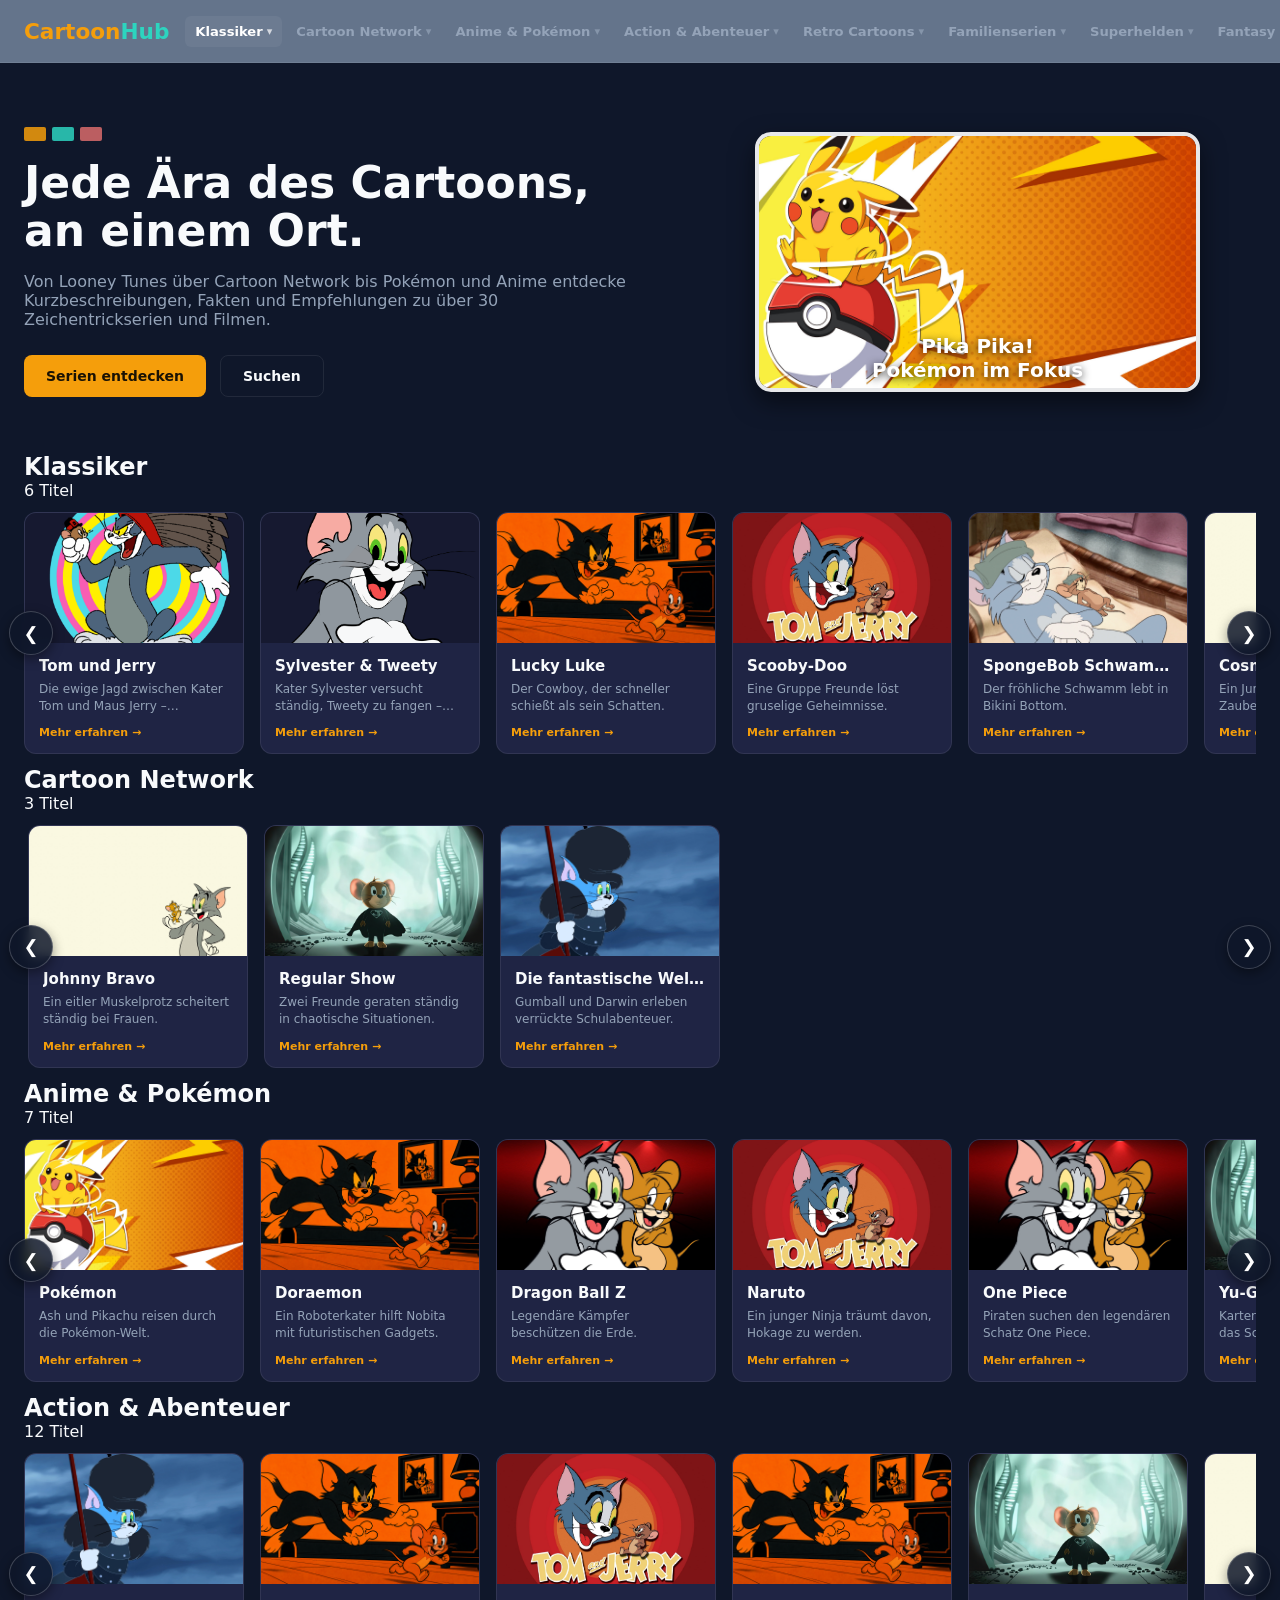
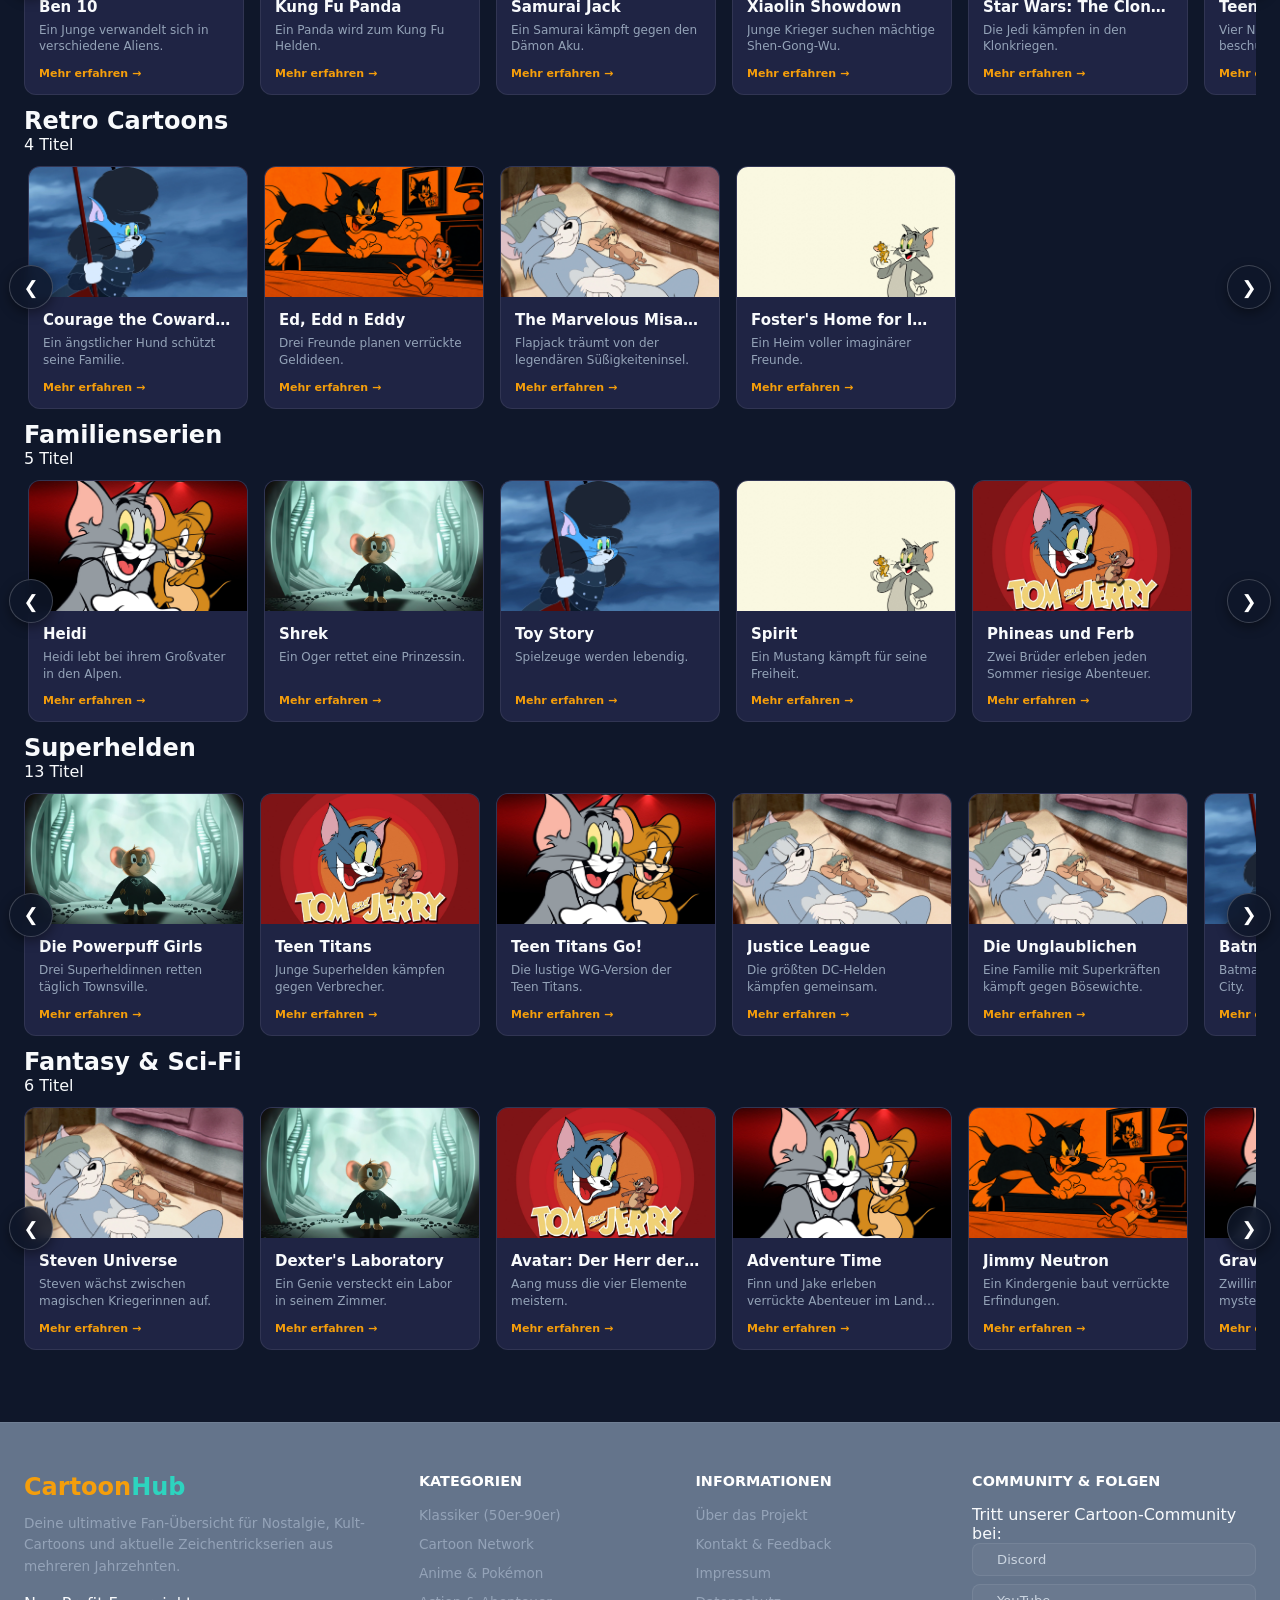
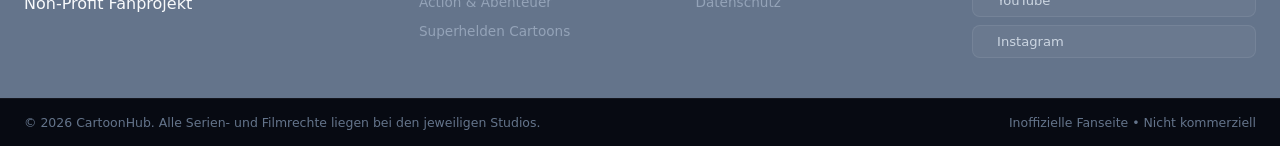
==== index.html @ 01cc754b "feat: add the dark and light mode" ====
<!doctype html>
<html lang="de">
	<head>
		<meta charset="UTF-8" />
		<meta name="viewport" content="width=device-width, initial-scale=1.0" />
		<title>CartoonHub – Alle Cartoons an einem Ort</title>
		<link rel="preconnect" href="https://fonts.googleapis.com" />

		<link rel="stylesheet" href="./src/css/pages/styles.css" />
	</head>
	<body>
		<header class="site-header">
			<div class="nav-container">
				<a href="#" class="brand">Cartoon<span>Hub</span></a>

				<button class="burger" id="burgerBtn" aria-label="Menü öffnen">
					<span></span>
					<span></span>
					<span></span>
				</button>
				<nav class="main-nav" id="mainNav">
					<div class="nav-item mega-item">
						<a href="#klassiker" class="nav-link active"
							>Klassiker <span class="arrow">▾</span></a
						>
						<div class="dropdown-wrapper mega-wrapper">
							<div class="mega-menu">
								<div class="menu-column">
									<h4>Golden Era</h4>
									<a href="#looney-tunes">Looney Tunes</a>
									<a href="#tom-jerry">Tom &amp; Jerry</a>
									<a href="#feuerstein">Familie Feuerstein</a>
									<a href="#panther">Rosaroter Panther</a>
									<a href="#popeye">Popeye</a>
								</div>
								<div class="menu-column">
									<h4>80er &amp; 90er Kult</h4>
									<a href="#scooby-doo">Scooby-Doo</a>
									<a href="#ducktales">DuckTales</a>
									<a href="#tmnt">TMNT Turtles</a>
									<a href="#gummibaeren">Gummibärenbande</a>
									<a href="#gadget">Inspector Gadget</a>
								</div>
								<div class="menu-column">
									<h4>Beliebte Genres</h4>
									<a href="#slapstick">Slapstick &amp; Comedy</a>
									<a href="#abenteuer">Abenteuer</a>
									<a href="#zeichentrick">Zeichen-Klassiker</a>
								</div>
								<div class="menu-column highlight-column">
									<div class="tipp-card">
										<span class="badge">🏆 TIPP DER WOCHE</span>
										<h5>LOONEY TUNES</h5>
										<p>Bugs Bunny &amp; Co. entdecken.</p>
										<a href="#looney-tunes" class="card-btn">Ansehen &rarr;</a>
									</div>
								</div>
							</div>
						</div>
					</div>

					<div class="nav-item">
						<a href="#cartoonnetwork" class="nav-link"
							>Cartoon Network <span class="arrow">▾</span></a
						>
						<div class="dropdown-wrapper">
							<div class="dropdown-menu">
								<a href="#ben10">Ben 10</a>
								<a href="#adventure-time">Adventure Time</a>
								<a href="#powerpuff">Powerpuff Girls</a>
								<a href="#dexter">Dexters Labor</a>
								<a href="#gumball">Gumball</a>
							</div>
						</div>
					</div>

					<div class="nav-item">
						<a href="#anime" class="nav-link"
							>Anime &amp; Pokémon <span class="arrow">▾</span></a
						>
						<div class="dropdown-wrapper">
							<div class="dropdown-menu">
								<a href="#pokemon">Pokémon</a>
								<a href="#dragonball">Dragon Ball Z</a>
								<a href="#naruto">Naruto</a>
								<a href="#one-piece">One Piece</a>
								<a href="#yugioh">Yu-Gi-Oh!</a>
							</div>
						</div>
					</div>

					<div class="nav-item">
						<a href="#action" class="nav-link"
							>Action &amp; Abenteuer <span class="arrow">▾</span></a
						>
						<div class="dropdown-wrapper">
							<div class="dropdown-menu">
								<a href="#avatar">Avatar</a>
								<a href="#clone-wars">Star Wars: Clone Wars</a>
								<a href="#kim-possible">Kim Possible</a>
								<a href="#ninjago">Ninjago</a>
							</div>
						</div>
					</div>

					<div class="nav-item">
						<a href="#retro" class="nav-link"
							>Retro Cartoons <span class="arrow">▾</span></a
						>
						<div class="dropdown-wrapper">
							<div class="dropdown-menu">
								<a href="#he-man">He-Man</a>
								<a href="#thundercats">ThunderCats</a>
								<a href="#captain-future">Captain Future</a>
								<a href="#jetsons">Die Jetsons</a>
							</div>
						</div>
					</div>

					<div class="nav-item">
						<a href="#familie" class="nav-link"
							>Familienserien <span class="arrow">▾</span></a
						>
						<div class="dropdown-wrapper">
							<div class="dropdown-menu">
								<a href="#simpsons">Die Simpsons</a>
								<a href="#spongebob">SpongeBob</a>
								<a href="#phineas-ferb">Phineas und Ferb</a>
								<a href="#gravity-falls">Gravity Falls</a>
							</div>
						</div>
					</div>

					<div class="nav-item">
						<a href="#superhelden" class="nav-link"
							>Superhelden <span class="arrow">▾</span></a
						>
						<div class="dropdown-wrapper">
							<div class="dropdown-menu">
								<a href="#batman">Batman: Animated Series</a>
								<a href="#spiderman">Spider-Man (90s)</a>
								<a href="#x-men">X-Men</a>
								<a href="#teen-titans">Teen Titans</a>
							</div>
						</div>
					</div>

					<div class="nav-item">
						<a href="#fantasy" class="nav-link"
							>Fantasy &amp; Sci-Fi <span class="arrow">▾</span></a
						>
						<div class="dropdown-wrapper">
							<div class="dropdown-menu">
								<a href="#futurama">Futurama</a>
								<a href="#rick-morty">Rick and Morty</a>
								<a href="#owl-house">Willkommen im Haus der Eulen</a>
								<a href="#danny-phantom">Danny Phantom</a>
							</div>
						</div>
					</div>

					<div class="header-actions">
						<div class="search-box">
							<span class="search-icon">🔍</span>
							<input
								type="text"
								id="searchInput"
								placeholder="Cartoon suchen..."
								autocomplete="off" />
						</div>
						<button class="theme-toggle" id="themeToggle" type="button" aria-label="Farbschema wechseln">
							<span class="theme-icon">☀️</span>
						</button>
					</div>
				</nav>
			</div>
		</header>

		<section class="hero">
			<div class="hero-text">
				<div class="eyebrow-strip"><span></span><span></span><span></span></div>
				<h1>Jede Ära des Cartoons, an einem Ort.</h1>
				<p>
					Von Looney Tunes über Cartoon Network bis Pokémon und Anime entdecke
					Kurzbeschreibungen, Fakten und Empfehlungen zu über 30
					Zeichentrickserien und Filmen.
				</p>
				<div class="hero-actions">
					<button
						class="btn btn-primary"
						onclick="document.getElementById('results').scrollIntoView()">
						Serien entdecken
					</button>
					<button
						class="btn btn-outline"
						onclick="document.getElementById('searchInput').focus()">
						Suchen
					</button>
				</div>
			</div>
			<div class="hero-visual">
				<img
					src="./src/assets/img/pikachu.jpg"
					alt="Pikachu"
					class="hero-img" />
				<div class="big-title">Pika Pika!<br />Pokémon im Fokus</div>
			</div>
		</section>

		<main id="results"></main>

		<!-- FOOTER -->
		<footer class="site-footer">
			<div class="footer-container">
				<div class="footer-col brand-col">
					<a href="#" class="footer-brand">Cartoon<span>Hub</span></a>
					<p class="brand-desc">
						Deine ultimative Fan-Übersicht für Nostalgie, Kult-Cartoons und
						aktuelle Zeichentrickserien aus mehreren Jahrzehnten.
					</p>
					<div class="fan-badge">
						<span>Non-Profit Fanprojekt</span>
					</div>
				</div>

				<div class="footer-col">
					<h4>Kategorien</h4>
					<ul class="footer-links">
						<li><a href="#klassiker">Klassiker (50er-90er)</a></li>
						<li><a href="#cartoonnetwork">Cartoon Network</a></li>
						<li><a href="#anime">Anime &amp; Pokémon</a></li>
						<li><a href="#action">Action &amp; Abenteuer</a></li>
						<li><a href="#superhelden">Superhelden Cartoons</a></li>
					</ul>
				</div>

				<div class="footer-col">
					<h4>Informationen</h4>
					<ul class="footer-links">
						<li><a href="#ueber-uns">Über das Projekt</a></li>
						<li><a href="#kontakt">Kontakt &amp; Feedback</a></li>
						<li><a href="#impressum">Impressum</a></li>
						<li><a href="#datenschutz">Datenschutz</a></li>
					</ul>
				</div>

				<div class="footer-col community-col">
					<h4>Community &amp; Folgen</h4>
					<p class="sub-text">Tritt unserer Cartoon-Community bei:</p>
					<div class="social-badges">
						<a href="#discord" class="social-btn discord"
							><span class="icon"></span> Discord</a
						>
						<a href="#youtube" class="social-btn youtube"
							><span class="icon"></span> YouTube</a
						>
						<a href="#instagram" class="social-btn instagram"
							><span class="icon"></span> Instagram</a
						>
					</div>
				</div>
			</div>

			<div class="footer-bottom">
				<div class="bottom-container">
					<p>
						&copy; 2026 CartoonHub. Alle Serien- und Filmrechte liegen bei den
						jeweiligen Studios.
					</p>
					<p class="disclaimer">
						Inoffizielle Fanseite &bull; Nicht kommerziell
					</p>
				</div>
			</div>
		</footer>
		<script type="module" src="./src/js/modules/app.js"></script>
	</body>
</html>
---- src/css/pages/styles.css ----
@import url('global.css');
@import url('../components/header.css');
@import url('../components/cards.css');
@import url('../components/footer.css');
@import url('detail.css');
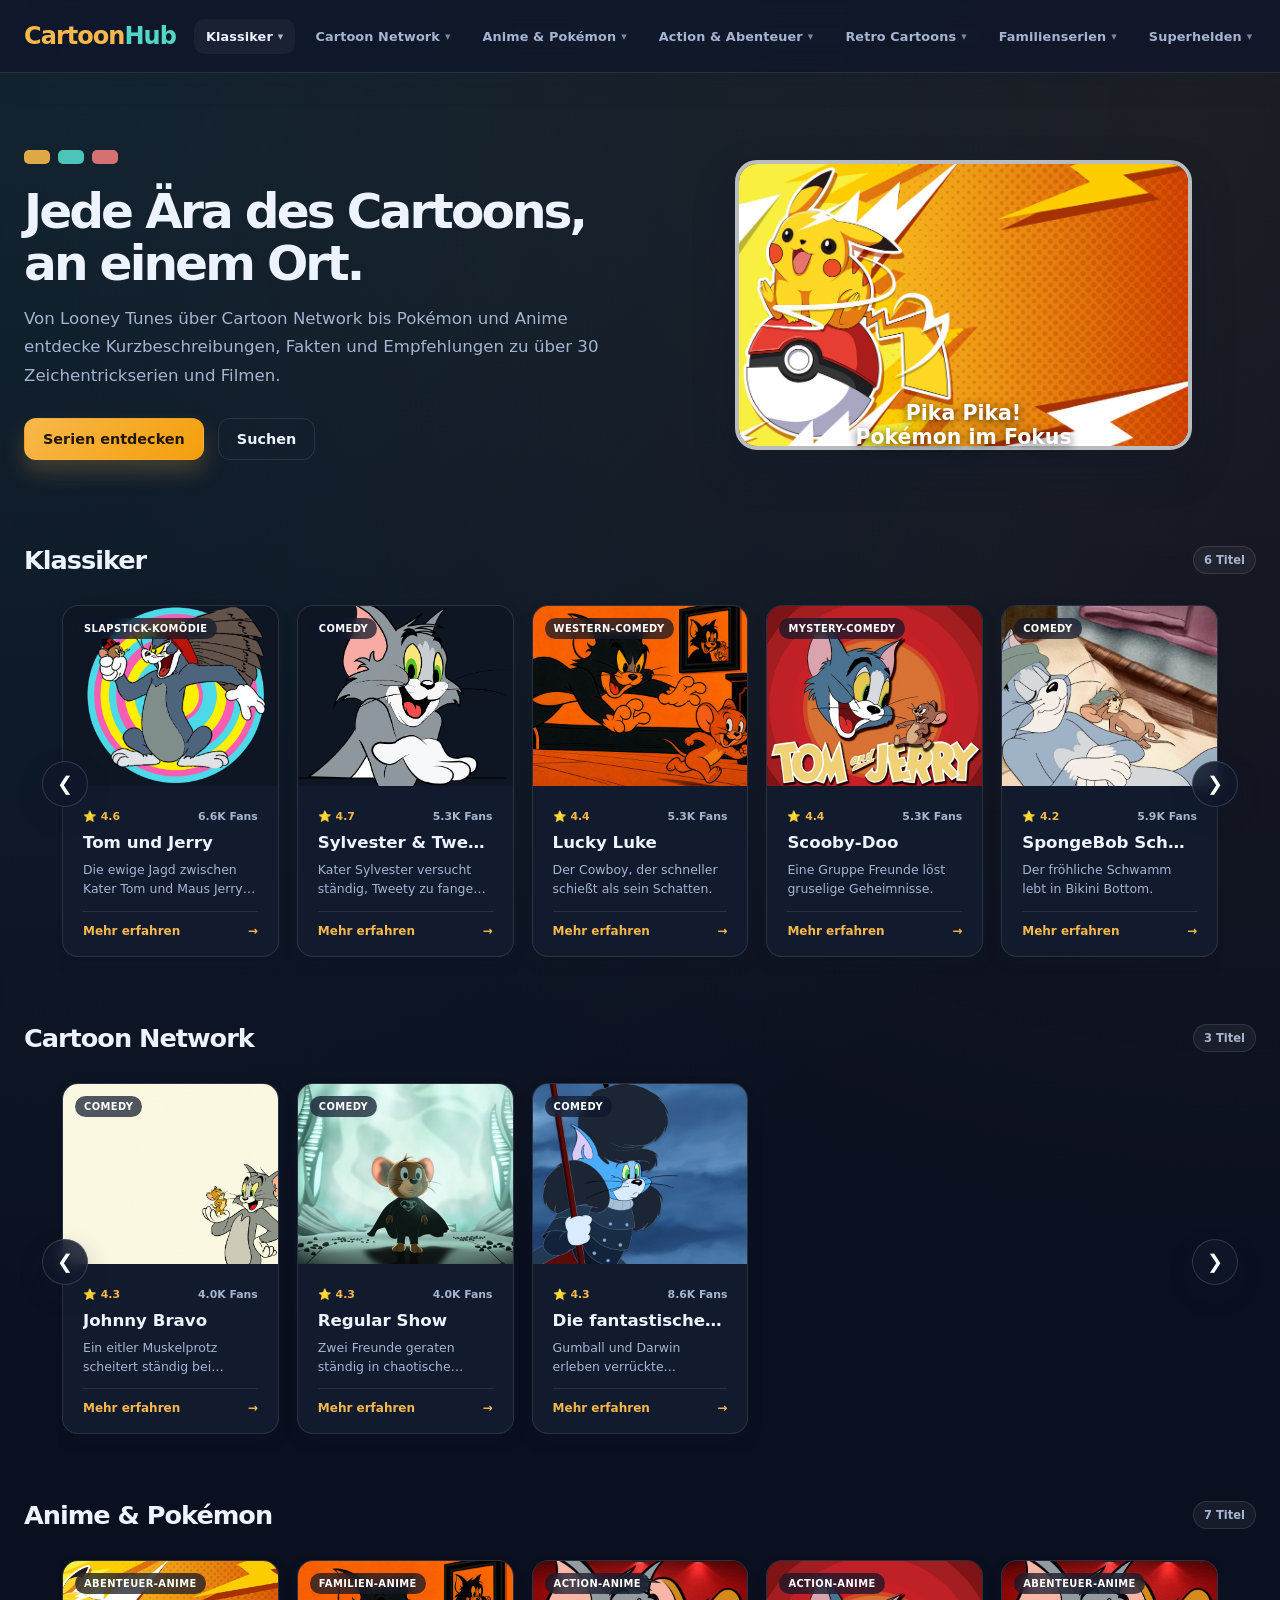
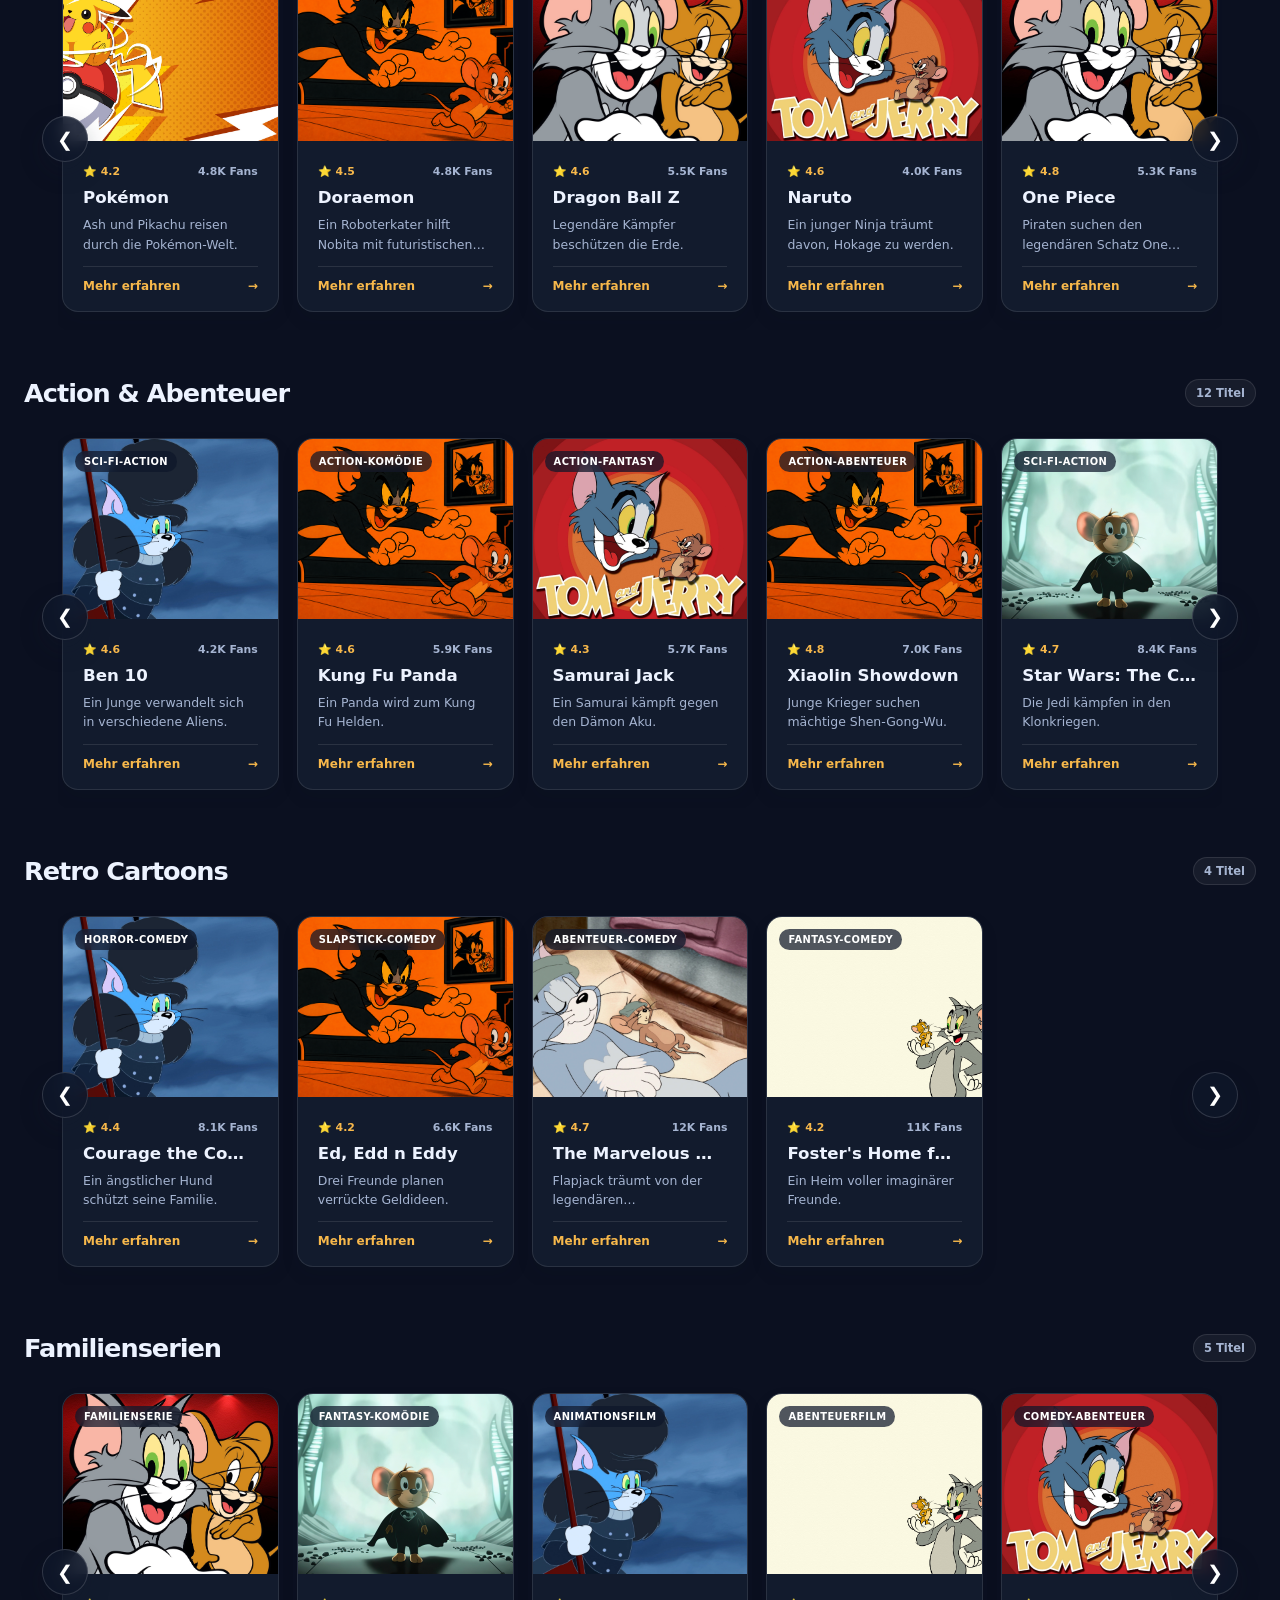
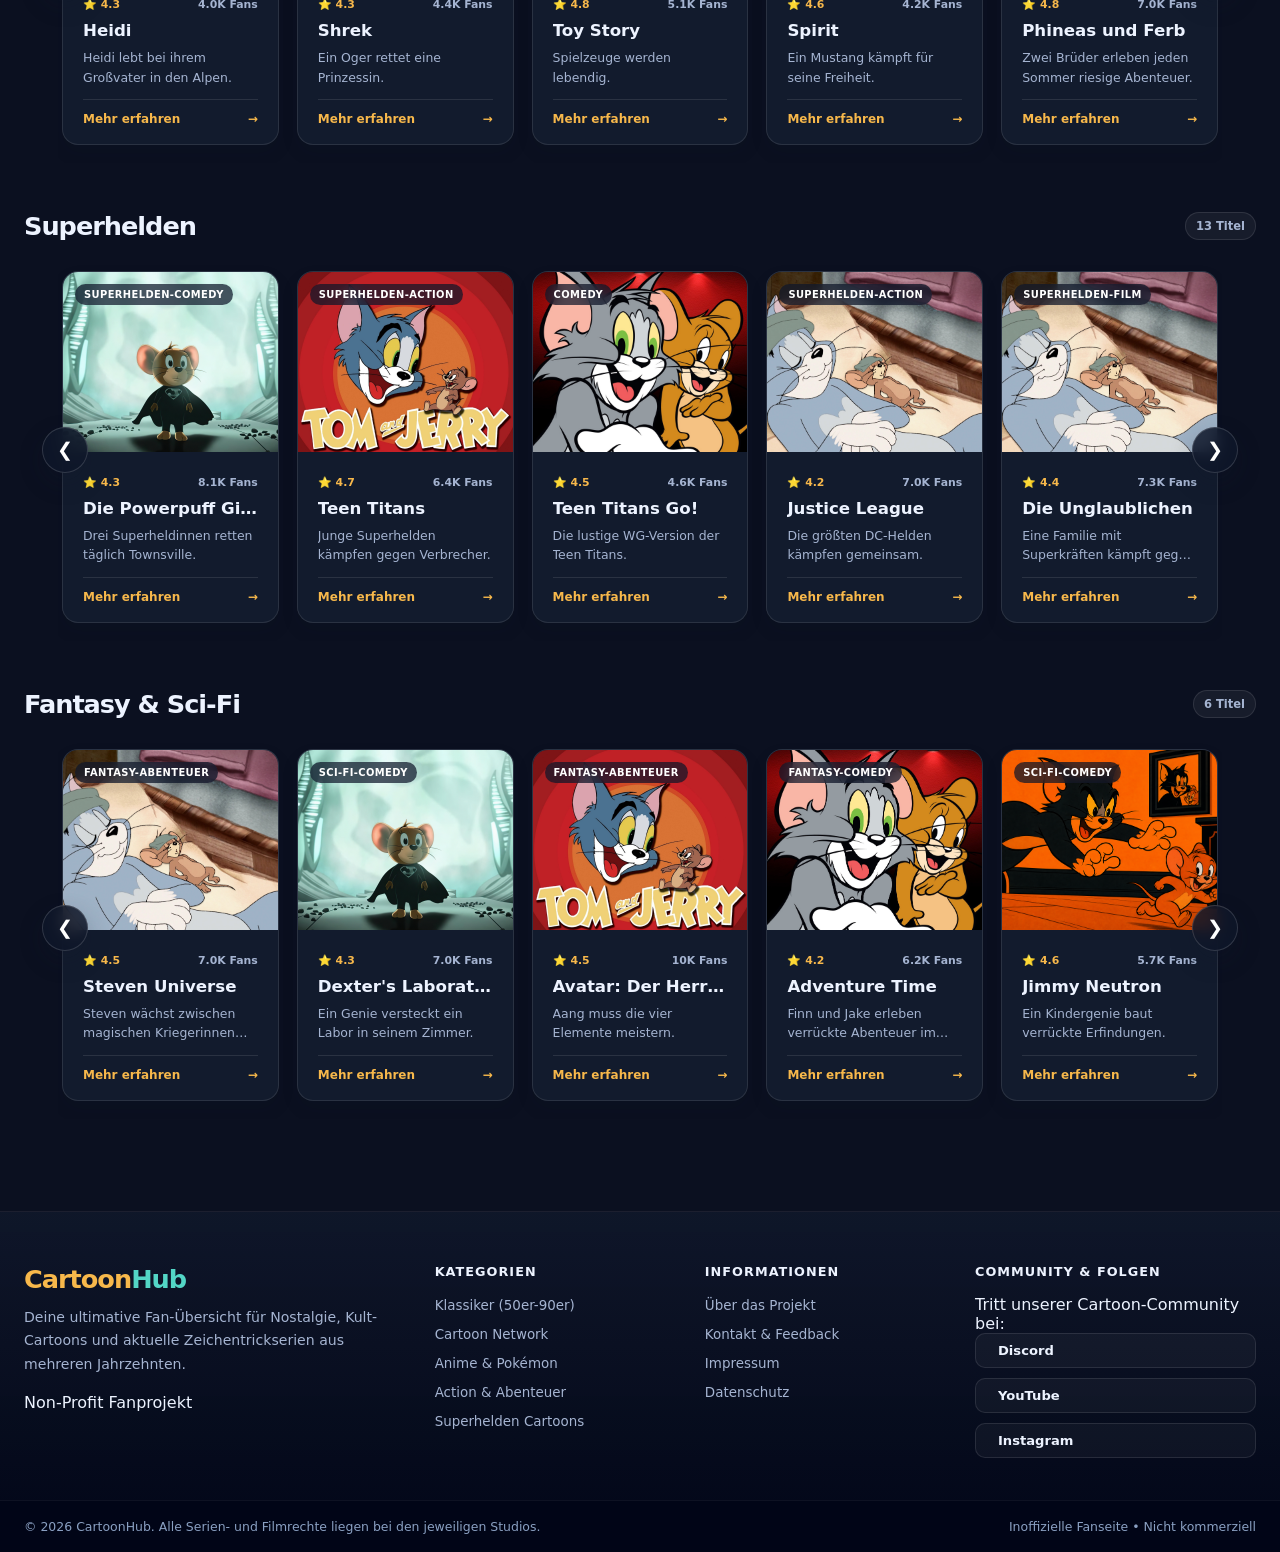
==== commit 993eeef8: "feat: change the card" ====
--- a/index.html
+++ b/index.html
@@ -168,8 +168,12 @@
 								placeholder="Cartoon suchen..."
 								autocomplete="off" />
 						</div>
-						<button class="theme-toggle" id="themeToggle" type="button" aria-label="Farbschema wechseln">
-							<span class="theme-icon">☀️</span>
+						<button
+							class="theme-toggle"
+							id="themeToggle"
+							type="button"
+							aria-label="Farbschema wechseln">
+							<span class="theme-icon">Light</span>
 						</button>
 					</div>
 				</nav>
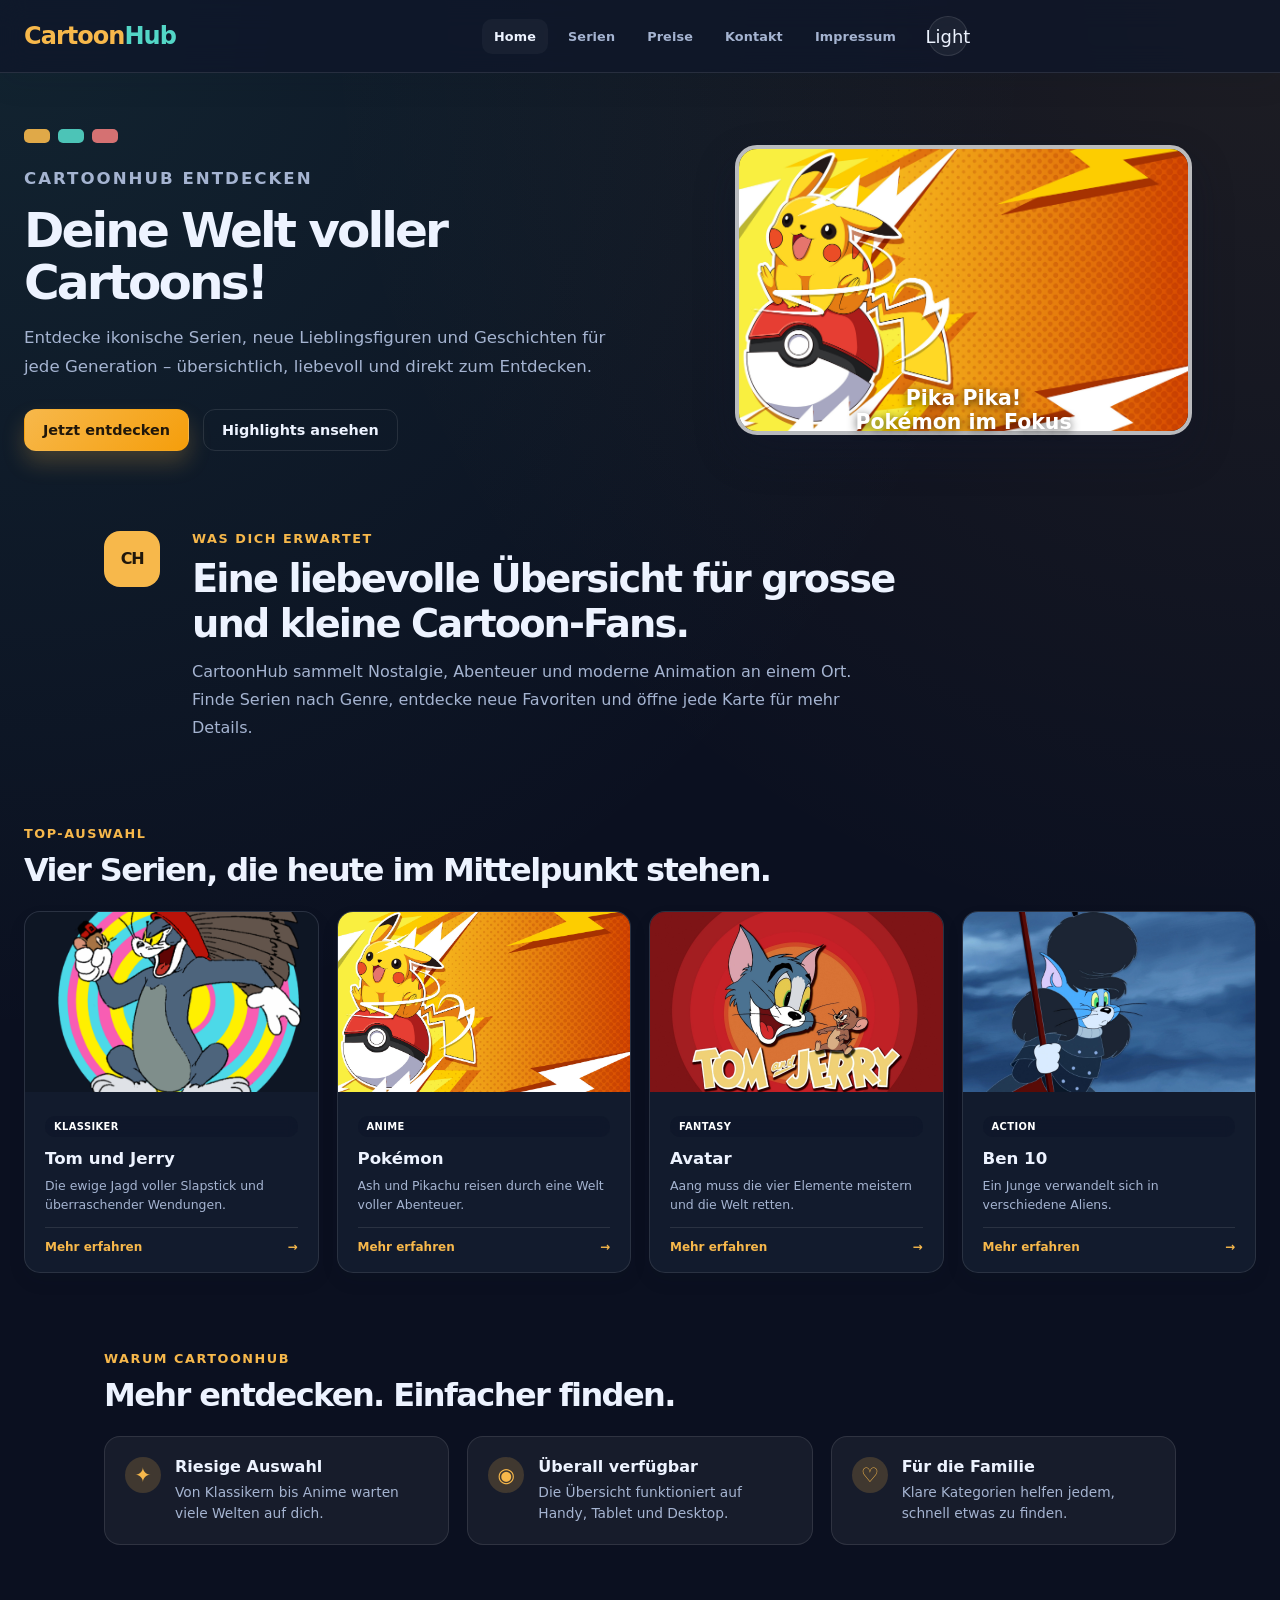
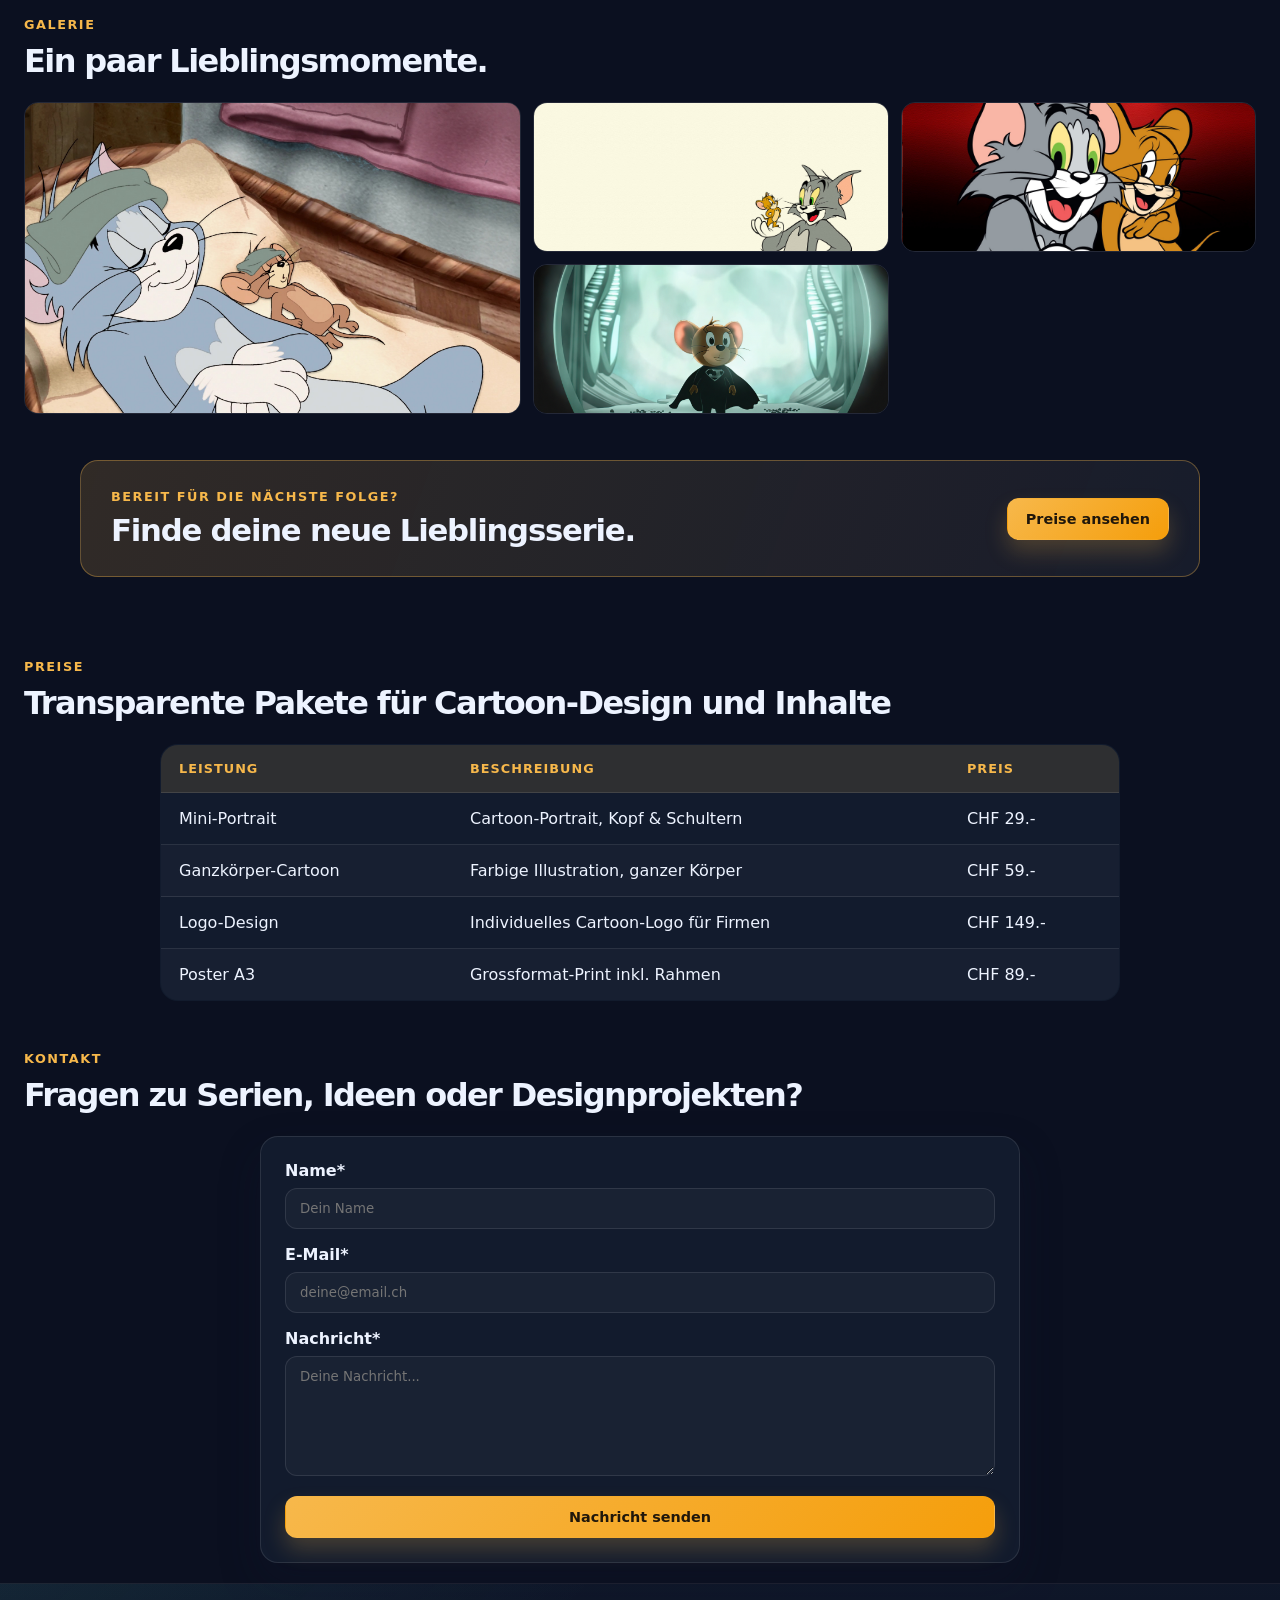
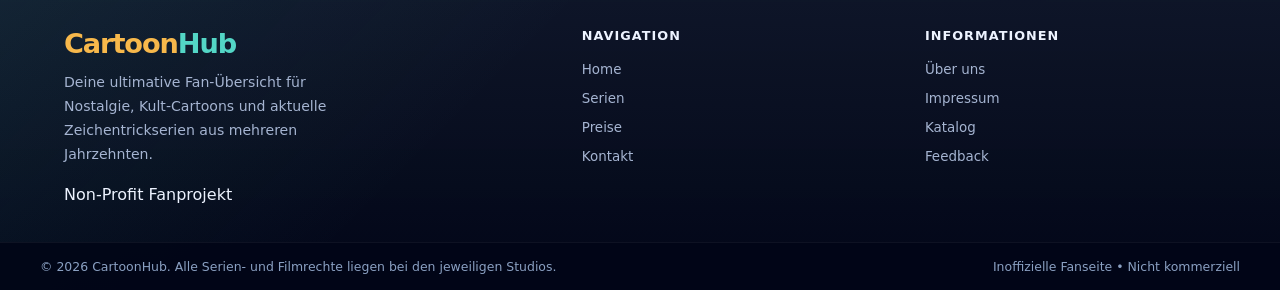
==== commit f1cd20e9: "feat: change the homepage" ====
--- a/index.html
+++ b/index.html
@@ -8,20 +8,26 @@
 
 		<link rel="stylesheet" href="./src/css/pages/styles.css" />
 	</head>
-	<body>
+	<body class="home-page">
 		<header class="site-header">
 			<div class="nav-container">
-				<a href="#" class="brand">Cartoon<span>Hub</span></a>
-
-				<button class="burger" id="burgerBtn" aria-label="Menü öffnen">
+				<a href="index.html" class="brand">Cartoon<span>Hub</span></a>
+
+				<button
+					class="burger"
+					id="burgerBtn"
+					aria-label="Menü öffnen"
+					aria-expanded="false"
+					type="button">
 					<span></span>
 					<span></span>
 					<span></span>
 				</button>
 				<nav class="main-nav" id="mainNav">
+					<a href="index.html" class="nav-link active">Home</a>
 					<div class="nav-item mega-item">
-						<a href="#klassiker" class="nav-link active"
-							>Klassiker <span class="arrow">▾</span></a
+						<a href="src/pages/serien.html" class="nav-link"
+							>Serien <span class="arrow">▾</span></a
 						>
 						<div class="dropdown-wrapper mega-wrapper">
 							<div class="mega-menu">
@@ -58,6 +64,9 @@
 							</div>
 						</div>
 					</div>
+					<a href="src/pages/preise.html" class="nav-link">Preise</a>
+					<a href="src/pages/kontakt.html" class="nav-link">Kontakt</a>
+					<a href="src/pages/impressum.html" class="nav-link">Impressum</a>
 
 					<div class="nav-item">
 						<a href="#cartoonnetwork" class="nav-link"
@@ -180,44 +189,537 @@
 			</div>
 		</header>
 
-		<section class="hero">
+		<section class="hero home-hero">
 			<div class="hero-text">
 				<div class="eyebrow-strip"><span></span><span></span><span></span></div>
-				<h1>Jede Ära des Cartoons, an einem Ort.</h1>
+				<p class="kicker">CartoonHub entdecken</p>
+				<h1>Deine Welt voller Cartoons!</h1>
 				<p>
-					Von Looney Tunes über Cartoon Network bis Pokémon und Anime entdecke
-					Kurzbeschreibungen, Fakten und Empfehlungen zu über 30
-					Zeichentrickserien und Filmen.
+					Entdecke ikonische Serien, neue Lieblingsfiguren und Geschichten für
+					jede Generation – übersichtlich, liebevoll und direkt zum Entdecken.
 				</p>
 				<div class="hero-actions">
-					<button
-						class="btn btn-primary"
-						onclick="document.getElementById('results').scrollIntoView()">
-						Serien entdecken
-					</button>
-					<button
-						class="btn btn-outline"
-						onclick="document.getElementById('searchInput').focus()">
-						Suchen
-					</button>
+					<a class="btn btn-primary" href="src/pages/serien.html"
+						>Jetzt entdecken</a
+					>
+					<a class="btn btn-outline" href="#highlights">Highlights ansehen</a>
 				</div>
 			</div>
 			<div class="hero-visual">
 				<img
 					src="./src/assets/img/pikachu.jpg"
-					alt="Pikachu"
+					alt="Pikachu aus Pokémon"
 					class="hero-img" />
 				<div class="big-title">Pika Pika!<br />Pokémon im Fokus</div>
 			</div>
 		</section>
 
-		<main id="results"></main>
+		<section class="home-intro">
+			<div class="intro-mark">CH</div>
+			<div>
+				<p class="kicker">Was dich erwartet</p>
+				<h2>Eine liebevolle Übersicht für grosse und kleine Cartoon-Fans.</h2>
+				<p>
+					CartoonHub sammelt Nostalgie, Abenteuer und moderne Animation an einem
+					Ort. Finde Serien nach Genre, entdecke neue Favoriten und öffne jede
+					Karte für mehr Details.
+				</p>
+			</div>
+		</section>
+
+		<section class="landing-section highlights-section" id="highlights">
+			<div class="section-intro">
+				<p class="kicker">Top-Auswahl</p>
+				<h2>Vier Serien, die heute im Mittelpunkt stehen.</h2>
+			</div>
+			<div class="highlight-grid">
+				<a class="card highlight-card" href="src/pages/detail.html?id=tomjerry">
+					<div class="card-thumb">
+						<img src="./src/assets/img/tom.png" alt="Tom und Jerry" />
+					</div>
+					<div class="card-body">
+						<span class="card-genre-badge">Klassiker</span>
+						<h3 class="card-title">Tom und Jerry</h3>
+						<p class="card-desc">
+							Die ewige Jagd voller Slapstick und überraschender Wendungen.
+						</p>
+						<span class="card-tag"
+							>Mehr erfahren <span aria-hidden="true">→</span></span
+						>
+					</div>
+				</a>
+				<a class="card highlight-card" href="src/pages/detail.html?id=pokemon">
+					<div class="card-thumb">
+						<img src="./src/assets/img/pikachu.jpg" alt="Pokémon mit Pikachu" />
+					</div>
+					<div class="card-body">
+						<span class="card-genre-badge">Anime</span>
+						<h3 class="card-title">Pokémon</h3>
+						<p class="card-desc">
+							Ash und Pikachu reisen durch eine Welt voller Abenteuer.
+						</p>
+						<span class="card-tag"
+							>Mehr erfahren <span aria-hidden="true">→</span></span
+						>
+					</div>
+				</a>
+				<a class="card highlight-card" href="src/pages/detail.html?id=avatar">
+					<div class="card-thumb">
+						<img
+							src="./src/assets/img/thom6.jpg"
+							alt="Avatar: Der Herr der Elemente" />
+					</div>
+					<div class="card-body">
+						<span class="card-genre-badge">Fantasy</span>
+						<h3 class="card-title">Avatar</h3>
+						<p class="card-desc">
+							Aang muss die vier Elemente meistern und die Welt retten.
+						</p>
+						<span class="card-tag"
+							>Mehr erfahren <span aria-hidden="true">→</span></span
+						>
+					</div>
+				</a>
+				<a class="card highlight-card" href="src/pages/detail.html?id=ben10">
+					<div class="card-thumb">
+						<img src="./src/assets/img/thom9.jpg" alt="Ben 10" />
+					</div>
+					<div class="card-body">
+						<span class="card-genre-badge">Action</span>
+						<h3 class="card-title">Ben 10</h3>
+						<p class="card-desc">
+							Ein Junge verwandelt sich in verschiedene Aliens.
+						</p>
+						<span class="card-tag"
+							>Mehr erfahren <span aria-hidden="true">→</span></span
+						>
+					</div>
+				</a>
+			</div>
+		</section>
+
+		<section class="benefits-section">
+			<div class="section-intro">
+				<p class="kicker">Warum CartoonHub</p>
+				<h2>Mehr entdecken. Einfacher finden.</h2>
+			</div>
+			<div class="benefit-grid">
+				<div class="benefit-item">
+					<span class="benefit-icon">✦</span>
+					<div>
+						<h3>Riesige Auswahl</h3>
+						<p>Von Klassikern bis Anime warten viele Welten auf dich.</p>
+					</div>
+				</div>
+				<div class="benefit-item">
+					<span class="benefit-icon">◉</span>
+					<div>
+						<h3>Überall verfügbar</h3>
+						<p>Die Übersicht funktioniert auf Handy, Tablet und Desktop.</p>
+					</div>
+				</div>
+				<div class="benefit-item">
+					<span class="benefit-icon">♡</span>
+					<div>
+						<h3>Für die Familie</h3>
+						<p>Klare Kategorien helfen jedem, schnell etwas zu finden.</p>
+					</div>
+				</div>
+			</div>
+		</section>
+
+		<section class="landing-section gallery-section">
+			<div class="section-intro">
+				<p class="kicker">Galerie</p>
+				<h2>Ein paar Lieblingsmomente.</h2>
+			</div>
+			<div class="gallery-grid">
+				<img src="./src/assets/img/thom3.jpg" alt="Cartoon-Galerie Motiv 1" />
+				<img src="./src/assets/img/thom4.jpg" alt="Cartoon-Galerie Motiv 2" />
+				<img src="./src/assets/img/thom7.jpg" alt="Cartoon-Galerie Motiv 3" />
+				<img src="./src/assets/img/thom8.jpg" alt="Cartoon-Galerie Motiv 4" />
+			</div>
+		</section>
+
+		<section class="home-cta">
+			<div>
+				<p class="kicker">Bereit für die nächste Folge?</p>
+				<h2>Finde deine neue Lieblingsserie.</h2>
+			</div>
+			<a class="btn btn-primary" href="src/pages/preise.html">Preise ansehen</a>
+		</section>
+
+		<section class="landing-section landing-table">
+			<div class="section-intro">
+				<p class="kicker">Preise</p>
+				<h2>Transparente Pakete für Cartoon-Design und Inhalte</h2>
+			</div>
+			<table class="pricing-table">
+				<thead>
+					<tr>
+						<th>Leistung</th>
+						<th>Beschreibung</th>
+						<th>Preis</th>
+					</tr>
+				</thead>
+				<tbody>
+					<tr>
+						<td>Mini-Portrait</td>
+						<td>Cartoon-Portrait, Kopf &amp; Schultern</td>
+						<td>CHF 29.-</td>
+					</tr>
+					<tr>
+						<td>Ganzkörper-Cartoon</td>
+						<td>Farbige Illustration, ganzer Körper</td>
+						<td>CHF 59.-</td>
+					</tr>
+					<tr>
+						<td>Logo-Design</td>
+						<td>Individuelles Cartoon-Logo für Firmen</td>
+						<td>CHF 149.-</td>
+					</tr>
+					<tr>
+						<td>Poster A3</td>
+						<td>Grossformat-Print inkl. Rahmen</td>
+						<td>CHF 89.-</td>
+					</tr>
+				</tbody>
+			</table>
+		</section>
+
+		<section class="landing-section contact-preview">
+			<div class="section-intro">
+				<p class="kicker">Kontakt</p>
+				<h2>Fragen zu Serien, Ideen oder Designprojekten?</h2>
+			</div>
+			<div class="contact-box">
+				<form id="kontaktform" class="kontakt-form">
+					<label>
+						Name*
+						<input
+							type="text"
+							name="name"
+							required
+							minlength="2"
+							placeholder="Dein Name" />
+					</label>
+					<label>
+						E-Mail*
+						<input
+							type="email"
+							name="email"
+							required
+							placeholder="deine@email.ch" />
+					</label>
+					<label>
+						Nachricht*
+						<textarea
+							name="nachricht"
+							required
+							minlength="10"
+							placeholder="Deine Nachricht..."></textarea>
+					</label>
+					<button type="submit" class="btn btn-primary">
+						Nachricht senden
+					</button>
+				</form>
+			</div>
+		</section>
+
+		<style>
+			.home-hero {
+				padding-top: 56px;
+			}
+			.home-hero .kicker {
+				margin-bottom: 12px;
+			}
+			.home-intro {
+				max-width: 1120px;
+				margin: 0 auto;
+				padding: 28px 24px 54px;
+				display: grid;
+				grid-template-columns: 64px minmax(0, 720px);
+				gap: 24px;
+				align-items: start;
+			}
+			.intro-mark {
+				width: 56px;
+				height: 56px;
+				display: grid;
+				place-items: center;
+				border-radius: 16px;
+				background: var(--gold);
+				color: #20170b;
+				font-weight: 900;
+				letter-spacing: -0.08em;
+			}
+			.home-intro h2,
+			.benefits-section h2 {
+				max-width: 760px;
+				font-size: clamp(1.7rem, 3vw, 2.7rem);
+				letter-spacing: -0.05em;
+				margin-bottom: 12px;
+			}
+			.home-intro p:not(.kicker) {
+				max-width: 680px;
+				color: var(--text-dim);
+				line-height: 1.75;
+			}
+			.highlights-section {
+				padding-top: 18px;
+			}
+			.highlight-grid {
+				display: grid;
+				grid-template-columns: repeat(4, minmax(0, 1fr));
+				gap: 18px;
+			}
+			.highlight-card .card-body {
+				position: relative;
+			}
+			.highlight-card .card-body > .card-genre-badge {
+				position: static;
+				display: inline-block;
+				margin-bottom: 12px;
+			}
+			.benefits-section {
+				max-width: 1120px;
+				margin: 0 auto;
+				padding: 58px 24px 42px;
+			}
+			.benefit-grid {
+				display: grid;
+				grid-template-columns: repeat(3, minmax(0, 1fr));
+				gap: 18px;
+			}
+			.benefit-item {
+				display: flex;
+				gap: 14px;
+				padding: 20px;
+				border: 1px solid var(--border);
+				border-radius: 16px;
+				background: var(--surface);
+			}
+			.benefit-icon {
+				flex: 0 0 36px;
+				height: 36px;
+				display: grid;
+				place-items: center;
+				border-radius: 50%;
+				background: rgba(247, 184, 75, 0.18);
+				color: var(--gold);
+				font-size: 1.25rem;
+			}
+			.benefit-item h3 {
+				font-size: 1rem;
+				margin-bottom: 6px;
+			}
+			.benefit-item p {
+				color: var(--text-dim);
+				font-size: 0.86rem;
+				line-height: 1.55;
+			}
+			.gallery-section {
+				padding-top: 34px;
+			}
+			.gallery-grid {
+				display: grid;
+				grid-template-columns: 1.4fr 1fr 1fr;
+				grid-template-rows: 150px 150px;
+				gap: 12px;
+			}
+			.gallery-grid img {
+				width: 100%;
+				height: 100%;
+				object-fit: cover;
+				border-radius: 14px;
+				border: 1px solid var(--border);
+			}
+			.gallery-grid img:first-child {
+				grid-row: 1 / -1;
+			}
+			.home-cta {
+				max-width: 1120px;
+				margin: 26px auto 42px;
+				padding: 28px 30px;
+				display: flex;
+				align-items: center;
+				justify-content: space-between;
+				gap: 24px;
+				border: 1px solid rgba(247, 184, 75, 0.35);
+				border-radius: 18px;
+				background: linear-gradient(
+					110deg,
+					rgba(247, 184, 75, 0.16),
+					var(--surface)
+				);
+			}
+			.home-cta h2 {
+				font-size: clamp(1.35rem, 2.4vw, 2.1rem);
+				letter-spacing: -0.04em;
+			}
+			.home-cta .kicker {
+				margin-bottom: 8px;
+			}
+			@media (max-width: 980px) {
+				.highlight-grid {
+					grid-template-columns: repeat(2, minmax(0, 1fr));
+				}
+			}
+			@media (max-width: 700px) {
+				.home-intro {
+					grid-template-columns: 1fr;
+				}
+				.benefit-grid {
+					grid-template-columns: 1fr;
+				}
+				.gallery-grid {
+					grid-template-columns: repeat(2, minmax(0, 1fr));
+					grid-template-rows: repeat(2, 130px);
+				}
+				.gallery-grid img:first-child {
+					grid-row: auto;
+				}
+				.home-cta {
+					margin-inline: 16px;
+					flex-direction: column;
+					align-items: flex-start;
+				}
+			}
+			@media (max-width: 480px) {
+				.highlight-grid {
+					grid-template-columns: 1fr;
+				}
+			}
+			.landing-section {
+				max-width: 1280px;
+				margin: 0 auto;
+				padding: 30px 24px 20px;
+			}
+			.section-intro {
+				margin-bottom: 22px;
+			}
+			.kicker {
+				color: var(--gold);
+				font-size: 0.8rem;
+				font-weight: 800;
+				letter-spacing: 0.12em;
+				text-transform: uppercase;
+				margin-bottom: 10px;
+			}
+			.section-intro h2 {
+				font-size: clamp(1.7rem, 2.5vw, 2.6rem);
+				letter-spacing: -0.05em;
+			}
+			.feature-grid {
+				display: grid;
+				gap: 18px;
+			}
+			.three-col {
+				grid-template-columns: repeat(3, minmax(0, 1fr));
+			}
+			.feature-card {
+				padding: 22px 20px;
+				background: var(--card);
+				border: 1px solid var(--border);
+				border-radius: 18px;
+				box-shadow: var(--shadow);
+			}
+			.feature-card h3 {
+				margin-bottom: 10px;
+				font-size: 1.2rem;
+			}
+			.feature-card p {
+				color: var(--text-dim);
+				line-height: 1.7;
+			}
+			.landing-table {
+				padding-top: 40px;
+			}
+			.pricing-table {
+				width: 100%;
+				max-width: 960px;
+				border-collapse: collapse;
+				margin: 0 auto;
+				background: var(--card);
+				border: 1px solid var(--border);
+				border-radius: 18px;
+				overflow: hidden;
+			}
+			.pricing-table th,
+			.pricing-table td {
+				padding: 16px 18px;
+				border-bottom: 1px solid var(--border);
+				text-align: left;
+			}
+			.pricing-table th {
+				background: rgba(247, 184, 75, 0.12);
+				color: var(--gold);
+				font-size: 0.8rem;
+				letter-spacing: 0.08em;
+				text-transform: uppercase;
+			}
+			.pricing-table tr:nth-child(even) {
+				background: rgba(255, 255, 255, 0.02);
+			}
+			.contact-box {
+				max-width: 760px;
+				margin: 0 auto;
+				padding: 24px;
+				background: var(--card);
+				border: 1px solid var(--border);
+				border-radius: 18px;
+				box-shadow: var(--shadow);
+			}
+			.kontakt-form {
+				display: grid;
+				gap: 16px;
+			}
+			.kontakt-form label {
+				display: block;
+				font-weight: 700;
+				color: var(--text);
+			}
+			.kontakt-form input,
+			.kontakt-form textarea {
+				width: 100%;
+				margin-top: 8px;
+				padding: 12px 14px;
+				border-radius: 12px;
+				border: 1px solid var(--border);
+				background: rgba(255, 255, 255, 0.03);
+				color: var(--text);
+			}
+			.kontakt-form textarea {
+				min-height: 120px;
+				resize: vertical;
+			}
+			@media (max-width: 900px) {
+				.three-col {
+					grid-template-columns: 1fr;
+				}
+			}
+		</style>
+
+		<script>
+			document.addEventListener('DOMContentLoaded', () => {
+				const form = document.getElementById('kontaktform');
+				if (form) {
+					form.addEventListener('submit', (e) => {
+						e.preventDefault();
+						if (form.checkValidity()) {
+							alert('Danke für deine Nachricht! Wir melden uns bald.');
+							form.reset();
+						}
+					});
+				}
+			});
+		</script>
 
 		<!-- FOOTER -->
 		<footer class="site-footer">
 			<div class="footer-container">
 				<div class="footer-col brand-col">
-					<a href="#" class="footer-brand">Cartoon<span>Hub</span></a>
+					<a href="index.html" class="footer-brand">Cartoon<span>Hub</span></a>
 					<p class="brand-desc">
 						Deine ultimative Fan-Übersicht für Nostalgie, Kult-Cartoons und
 						aktuelle Zeichentrickserien aus mehreren Jahrzehnten.
@@ -228,40 +730,23 @@
 				</div>
 
 				<div class="footer-col">
-					<h4>Kategorien</h4>
+					<h4>Navigation</h4>
 					<ul class="footer-links">
-						<li><a href="#klassiker">Klassiker (50er-90er)</a></li>
-						<li><a href="#cartoonnetwork">Cartoon Network</a></li>
-						<li><a href="#anime">Anime &amp; Pokémon</a></li>
-						<li><a href="#action">Action &amp; Abenteuer</a></li>
-						<li><a href="#superhelden">Superhelden Cartoons</a></li>
+						<li><a href="index.html">Home</a></li>
+						<li><a href="src/pages/serien.html">Serien</a></li>
+						<li><a href="src/pages/preise.html">Preise</a></li>
+						<li><a href="src/pages/kontakt.html">Kontakt</a></li>
 					</ul>
 				</div>
 
 				<div class="footer-col">
 					<h4>Informationen</h4>
 					<ul class="footer-links">
-						<li><a href="#ueber-uns">Über das Projekt</a></li>
-						<li><a href="#kontakt">Kontakt &amp; Feedback</a></li>
-						<li><a href="#impressum">Impressum</a></li>
-						<li><a href="#datenschutz">Datenschutz</a></li>
+						<li><a href="src/pages/ueber-uns.html">Über uns</a></li>
+						<li><a href="src/pages/impressum.html">Impressum</a></li>
+						<li><a href="src/pages/serien.html">Katalog</a></li>
+						<li><a href="src/pages/kontakt.html">Feedback</a></li>
 					</ul>
-				</div>
-
-				<div class="footer-col community-col">
-					<h4>Community &amp; Folgen</h4>
-					<p class="sub-text">Tritt unserer Cartoon-Community bei:</p>
-					<div class="social-badges">
-						<a href="#discord" class="social-btn discord"
-							><span class="icon"></span> Discord</a
-						>
-						<a href="#youtube" class="social-btn youtube"
-							><span class="icon"></span> YouTube</a
-						>
-						<a href="#instagram" class="social-btn instagram"
-							><span class="icon"></span> Instagram</a
-						>
-					</div>
 				</div>
 			</div>
 
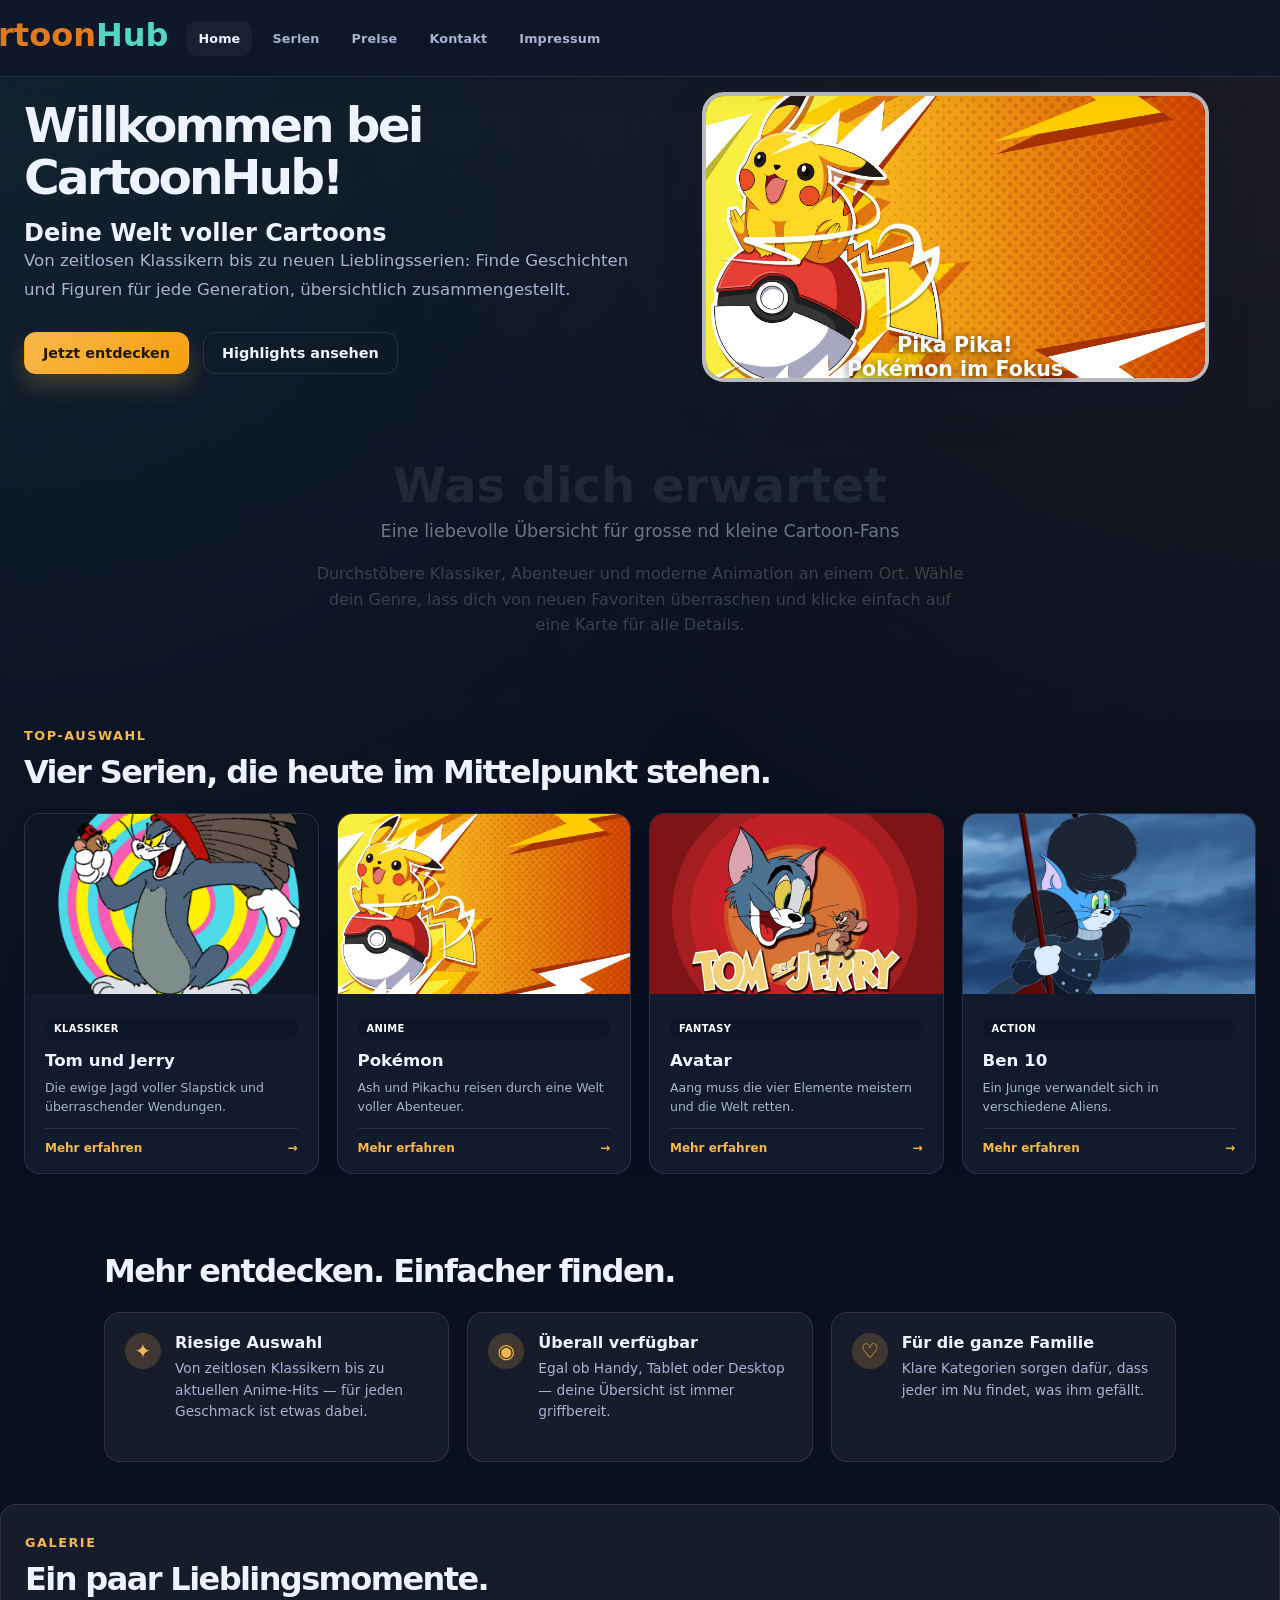
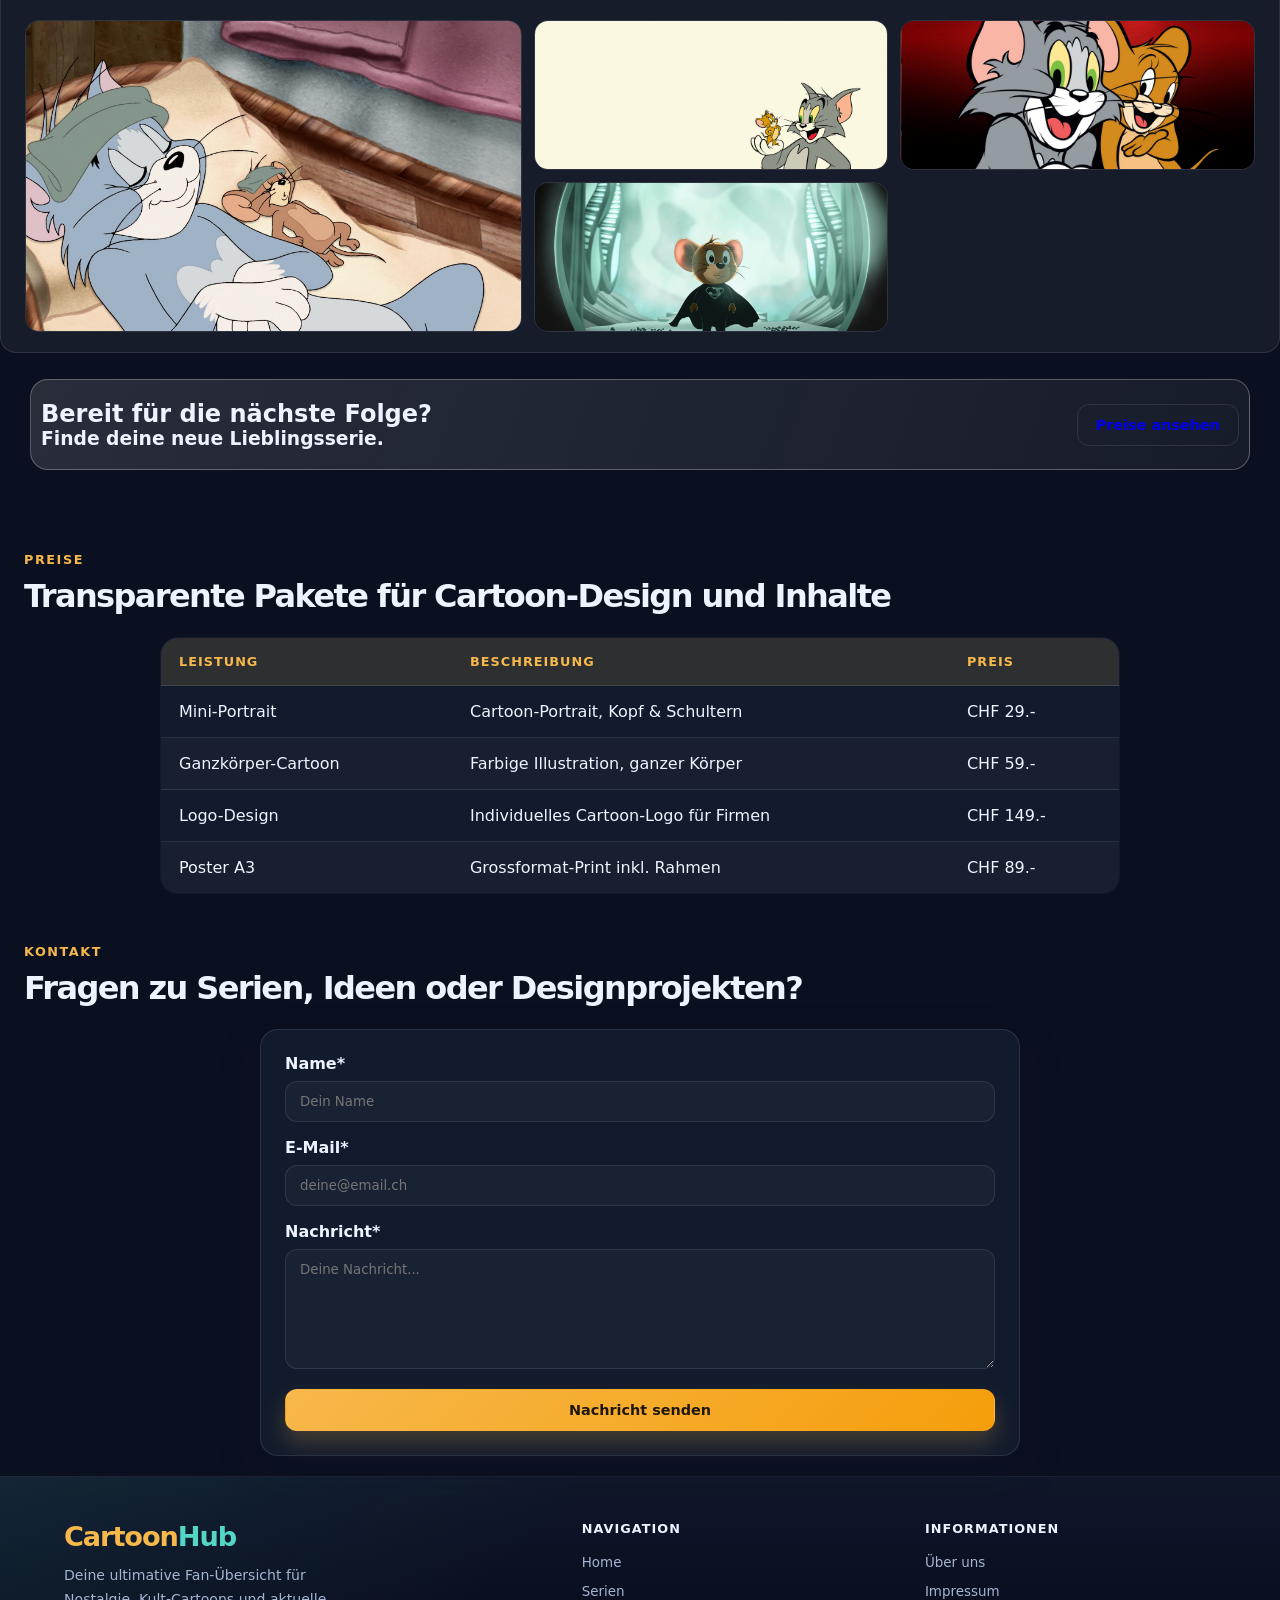
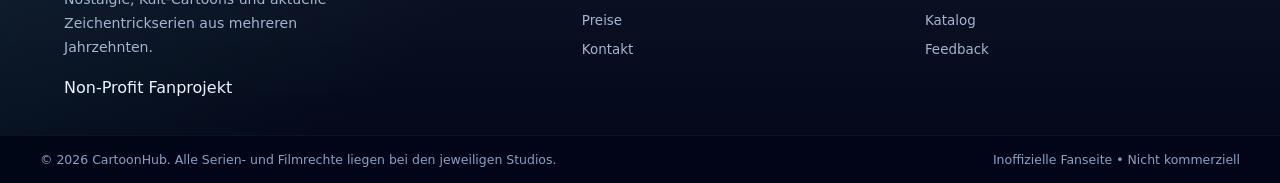
==== commit 54558ff3: "feat: setup the dark and light mode with icon" ====
--- a/index.html
+++ b/index.html
@@ -11,18 +11,11 @@
 	<body class="home-page">
 		<header class="site-header">
 			<div class="nav-container">
-				<a href="index.html" class="brand">Cartoon<span>Hub</span></a>
-
-				<button
-					class="burger"
-					id="burgerBtn"
-					aria-label="Menü öffnen"
-					aria-expanded="false"
-					type="button">
-					<span></span>
-					<span></span>
-					<span></span>
-				</button>
+				<a href="index.html" class="brand">
+					<div class="badge">CH</div>
+					<div class="wordmark">Cartoon<span class="hub">Hub</span></div>
+				</a>
+
 				<nav class="main-nav" id="mainNav">
 					<a href="index.html" class="nav-link active">Home</a>
 					<div class="nav-item mega-item">
@@ -170,7 +163,7 @@
 
 					<div class="header-actions">
 						<div class="search-box">
-							<span class="search-icon">🔍</span>
+							<span class="search-icon"></span>
 							<input
 								type="text"
 								id="searchInput"
@@ -182,22 +175,53 @@
 							id="themeToggle"
 							type="button"
 							aria-label="Farbschema wechseln">
-							<span class="theme-icon">Light</span>
+							<span class="theme-toggle-knob"></span>
+							<svg
+								class="theme-icon-moon"
+								xmlns="http://www.w3.org/2000/svg"
+								viewBox="0 0 24 24"
+								fill="none"
+								stroke="currentColor"
+								stroke-width="2"
+								stroke-linecap="round"
+								stroke-linejoin="round">
+								<path d="M21 12.79A9 9 0 1 1 11.21 3 7 7 0 0 0 21 12.79z" />
+							</svg>
+							<svg
+								class="theme-icon-sun"
+								xmlns="http://www.w3.org/2000/svg"
+								viewBox="0 0 24 24"
+								fill="none"
+								stroke="currentColor"
+								stroke-width="2"
+								stroke-linecap="round">
+								<circle cx="12" cy="12" r="4" />
+								<line x1="12" y1="2" x2="12" y2="4" />
+								<line x1="12" y1="20" x2="12" y2="22" />
+								<line x1="4" y1="12" x2="2" y2="12" />
+								<line x1="22" y1="12" x2="20" y2="12" />
+								<line x1="4.9" y1="4.9" x2="3.5" y2="3.5" />
+								<line x1="20.5" y1="20.5" x2="19.1" y2="19.1" />
+								<line x1="4.9" y1="19.1" x2="3.5" y2="20.5" />
+								<line x1="20.5" y1="3.5" x2="19.1" y2="4.9" />
+							</svg>
 						</button>
 					</div>
 				</nav>
 			</div>
 		</header>
 
-		<section class="hero home-hero">
+		<section class="hero">
 			<div class="hero-text">
-				<div class="eyebrow-strip"><span></span><span></span><span></span></div>
-				<p class="kicker">CartoonHub entdecken</p>
-				<h1>Deine Welt voller Cartoons!</h1>
+				<h1>Willkommen bei CartoonHub!</h1>
+				<h2>Deine Welt voller Cartoons</h2>
+
 				<p>
-					Entdecke ikonische Serien, neue Lieblingsfiguren und Geschichten für
-					jede Generation – übersichtlich, liebevoll und direkt zum Entdecken.
+					Von zeitlosen Klassikern bis zu neuen Lieblingsserien: Finde
+					Geschichten und Figuren für jede Generation, übersichtlich
+					zusammengestellt.
 				</p>
+
 				<div class="hero-actions">
 					<a class="btn btn-primary" href="src/pages/serien.html"
 						>Jetzt entdecken</a
@@ -205,6 +229,7 @@
 					<a class="btn btn-outline" href="#highlights">Highlights ansehen</a>
 				</div>
 			</div>
+
 			<div class="hero-visual">
 				<img
 					src="./src/assets/img/pikachu.jpg"
@@ -214,19 +239,15 @@
 			</div>
 		</section>
 
-		<section class="home-intro">
-			<div class="intro-mark">CH</div>
-			<div>
-				<p class="kicker">Was dich erwartet</p>
-				<h2>Eine liebevolle Übersicht für grosse und kleine Cartoon-Fans.</h2>
-				<p>
-					CartoonHub sammelt Nostalgie, Abenteuer und moderne Animation an einem
-					Ort. Finde Serien nach Genre, entdecke neue Favoriten und öffne jede
-					Karte für mehr Details.
-				</p>
-			</div>
-		</section>
-
+		<section class="intro">
+			<h1>Was dich erwartet</h1>
+			<h4>Eine liebevolle Übersicht für grosse nd kleine Cartoon-Fans</h4>
+			<p>
+				Durchstöbere Klassiker, Abenteuer und moderne Animation an einem Ort.
+				Wähle dein Genre, lass dich von neuen Favoriten überraschen und klicke
+				einfach auf eine Karte für alle Details.
+			</p>
+		</section>
 		<section class="landing-section highlights-section" id="highlights">
 			<div class="section-intro">
 				<p class="kicker">Top-Auswahl</p>
@@ -297,10 +318,8 @@
 				</a>
 			</div>
 		</section>
-
 		<section class="benefits-section">
 			<div class="section-intro">
-				<p class="kicker">Warum CartoonHub</p>
 				<h2>Mehr entdecken. Einfacher finden.</h2>
 			</div>
 			<div class="benefit-grid">
@@ -308,21 +327,30 @@
 					<span class="benefit-icon">✦</span>
 					<div>
 						<h3>Riesige Auswahl</h3>
-						<p>Von Klassikern bis Anime warten viele Welten auf dich.</p>
+						<p>
+							Von zeitlosen Klassikern bis zu aktuellen Anime-Hits — für jeden
+							Geschmack ist etwas dabei.
+						</p>
 					</div>
 				</div>
 				<div class="benefit-item">
 					<span class="benefit-icon">◉</span>
 					<div>
 						<h3>Überall verfügbar</h3>
-						<p>Die Übersicht funktioniert auf Handy, Tablet und Desktop.</p>
+						<p>
+							Egal ob Handy, Tablet oder Desktop — deine Übersicht ist immer
+							griffbereit.
+						</p>
 					</div>
 				</div>
 				<div class="benefit-item">
 					<span class="benefit-icon">♡</span>
 					<div>
-						<h3>Für die Familie</h3>
-						<p>Klare Kategorien helfen jedem, schnell etwas zu finden.</p>
+						<h3>Für die ganze Familie</h3>
+						<p>
+							Klare Kategorien sorgen dafür, dass jeder im Nu findet, was ihm
+							gefällt.
+						</p>
 					</div>
 				</div>
 			</div>
@@ -343,10 +371,10 @@
 
 		<section class="home-cta">
 			<div>
-				<p class="kicker">Bereit für die nächste Folge?</p>
-				<h2>Finde deine neue Lieblingsserie.</h2>
-			</div>
-			<a class="btn btn-primary" href="src/pages/preise.html">Preise ansehen</a>
+				<h1>Bereit für die nächste Folge?</h1>
+				<h3>Finde deine neue Lieblingsserie.</h3>
+			</div>
+			<a class="btn btn-info" href="src/pages/preise.html">Preise ansehen</a>
 		</section>
 
 		<section class="landing-section landing-table">
@@ -426,280 +454,6 @@
 			</div>
 		</section>
 
-		<style>
-			.home-hero {
-				padding-top: 56px;
-			}
-			.home-hero .kicker {
-				margin-bottom: 12px;
-			}
-			.home-intro {
-				max-width: 1120px;
-				margin: 0 auto;
-				padding: 28px 24px 54px;
-				display: grid;
-				grid-template-columns: 64px minmax(0, 720px);
-				gap: 24px;
-				align-items: start;
-			}
-			.intro-mark {
-				width: 56px;
-				height: 56px;
-				display: grid;
-				place-items: center;
-				border-radius: 16px;
-				background: var(--gold);
-				color: #20170b;
-				font-weight: 900;
-				letter-spacing: -0.08em;
-			}
-			.home-intro h2,
-			.benefits-section h2 {
-				max-width: 760px;
-				font-size: clamp(1.7rem, 3vw, 2.7rem);
-				letter-spacing: -0.05em;
-				margin-bottom: 12px;
-			}
-			.home-intro p:not(.kicker) {
-				max-width: 680px;
-				color: var(--text-dim);
-				line-height: 1.75;
-			}
-			.highlights-section {
-				padding-top: 18px;
-			}
-			.highlight-grid {
-				display: grid;
-				grid-template-columns: repeat(4, minmax(0, 1fr));
-				gap: 18px;
-			}
-			.highlight-card .card-body {
-				position: relative;
-			}
-			.highlight-card .card-body > .card-genre-badge {
-				position: static;
-				display: inline-block;
-				margin-bottom: 12px;
-			}
-			.benefits-section {
-				max-width: 1120px;
-				margin: 0 auto;
-				padding: 58px 24px 42px;
-			}
-			.benefit-grid {
-				display: grid;
-				grid-template-columns: repeat(3, minmax(0, 1fr));
-				gap: 18px;
-			}
-			.benefit-item {
-				display: flex;
-				gap: 14px;
-				padding: 20px;
-				border: 1px solid var(--border);
-				border-radius: 16px;
-				background: var(--surface);
-			}
-			.benefit-icon {
-				flex: 0 0 36px;
-				height: 36px;
-				display: grid;
-				place-items: center;
-				border-radius: 50%;
-				background: rgba(247, 184, 75, 0.18);
-				color: var(--gold);
-				font-size: 1.25rem;
-			}
-			.benefit-item h3 {
-				font-size: 1rem;
-				margin-bottom: 6px;
-			}
-			.benefit-item p {
-				color: var(--text-dim);
-				font-size: 0.86rem;
-				line-height: 1.55;
-			}
-			.gallery-section {
-				padding-top: 34px;
-			}
-			.gallery-grid {
-				display: grid;
-				grid-template-columns: 1.4fr 1fr 1fr;
-				grid-template-rows: 150px 150px;
-				gap: 12px;
-			}
-			.gallery-grid img {
-				width: 100%;
-				height: 100%;
-				object-fit: cover;
-				border-radius: 14px;
-				border: 1px solid var(--border);
-			}
-			.gallery-grid img:first-child {
-				grid-row: 1 / -1;
-			}
-			.home-cta {
-				max-width: 1120px;
-				margin: 26px auto 42px;
-				padding: 28px 30px;
-				display: flex;
-				align-items: center;
-				justify-content: space-between;
-				gap: 24px;
-				border: 1px solid rgba(247, 184, 75, 0.35);
-				border-radius: 18px;
-				background: linear-gradient(
-					110deg,
-					rgba(247, 184, 75, 0.16),
-					var(--surface)
-				);
-			}
-			.home-cta h2 {
-				font-size: clamp(1.35rem, 2.4vw, 2.1rem);
-				letter-spacing: -0.04em;
-			}
-			.home-cta .kicker {
-				margin-bottom: 8px;
-			}
-			@media (max-width: 980px) {
-				.highlight-grid {
-					grid-template-columns: repeat(2, minmax(0, 1fr));
-				}
-			}
-			@media (max-width: 700px) {
-				.home-intro {
-					grid-template-columns: 1fr;
-				}
-				.benefit-grid {
-					grid-template-columns: 1fr;
-				}
-				.gallery-grid {
-					grid-template-columns: repeat(2, minmax(0, 1fr));
-					grid-template-rows: repeat(2, 130px);
-				}
-				.gallery-grid img:first-child {
-					grid-row: auto;
-				}
-				.home-cta {
-					margin-inline: 16px;
-					flex-direction: column;
-					align-items: flex-start;
-				}
-			}
-			@media (max-width: 480px) {
-				.highlight-grid {
-					grid-template-columns: 1fr;
-				}
-			}
-			.landing-section {
-				max-width: 1280px;
-				margin: 0 auto;
-				padding: 30px 24px 20px;
-			}
-			.section-intro {
-				margin-bottom: 22px;
-			}
-			.kicker {
-				color: var(--gold);
-				font-size: 0.8rem;
-				font-weight: 800;
-				letter-spacing: 0.12em;
-				text-transform: uppercase;
-				margin-bottom: 10px;
-			}
-			.section-intro h2 {
-				font-size: clamp(1.7rem, 2.5vw, 2.6rem);
-				letter-spacing: -0.05em;
-			}
-			.feature-grid {
-				display: grid;
-				gap: 18px;
-			}
-			.three-col {
-				grid-template-columns: repeat(3, minmax(0, 1fr));
-			}
-			.feature-card {
-				padding: 22px 20px;
-				background: var(--card);
-				border: 1px solid var(--border);
-				border-radius: 18px;
-				box-shadow: var(--shadow);
-			}
-			.feature-card h3 {
-				margin-bottom: 10px;
-				font-size: 1.2rem;
-			}
-			.feature-card p {
-				color: var(--text-dim);
-				line-height: 1.7;
-			}
-			.landing-table {
-				padding-top: 40px;
-			}
-			.pricing-table {
-				width: 100%;
-				max-width: 960px;
-				border-collapse: collapse;
-				margin: 0 auto;
-				background: var(--card);
-				border: 1px solid var(--border);
-				border-radius: 18px;
-				overflow: hidden;
-			}
-			.pricing-table th,
-			.pricing-table td {
-				padding: 16px 18px;
-				border-bottom: 1px solid var(--border);
-				text-align: left;
-			}
-			.pricing-table th {
-				background: rgba(247, 184, 75, 0.12);
-				color: var(--gold);
-				font-size: 0.8rem;
-				letter-spacing: 0.08em;
-				text-transform: uppercase;
-			}
-			.pricing-table tr:nth-child(even) {
-				background: rgba(255, 255, 255, 0.02);
-			}
-			.contact-box {
-				max-width: 760px;
-				margin: 0 auto;
-				padding: 24px;
-				background: var(--card);
-				border: 1px solid var(--border);
-				border-radius: 18px;
-				box-shadow: var(--shadow);
-			}
-			.kontakt-form {
-				display: grid;
-				gap: 16px;
-			}
-			.kontakt-form label {
-				display: block;
-				font-weight: 700;
-				color: var(--text);
-			}
-			.kontakt-form input,
-			.kontakt-form textarea {
-				width: 100%;
-				margin-top: 8px;
-				padding: 12px 14px;
-				border-radius: 12px;
-				border: 1px solid var(--border);
-				background: rgba(255, 255, 255, 0.03);
-				color: var(--text);
-			}
-			.kontakt-form textarea {
-				min-height: 120px;
-				resize: vertical;
-			}
-			@media (max-width: 900px) {
-				.three-col {
-					grid-template-columns: 1fr;
-				}
-			}
-		</style>
-
 		<script>
 			document.addEventListener('DOMContentLoaded', () => {
 				const form = document.getElementById('kontaktform');
@@ -715,7 +469,6 @@
 			});
 		</script>
 
-		<!-- FOOTER -->
 		<footer class="site-footer">
 			<div class="footer-container">
 				<div class="footer-col brand-col">
--- a/src/css/pages/styles.css
+++ b/src/css/pages/styles.css
@@ -3,3 +3,4 @@
 @import url('../components/cards.css');
 @import url('../components/footer.css');
 @import url('detail.css');
+@import url('../components/section.css');
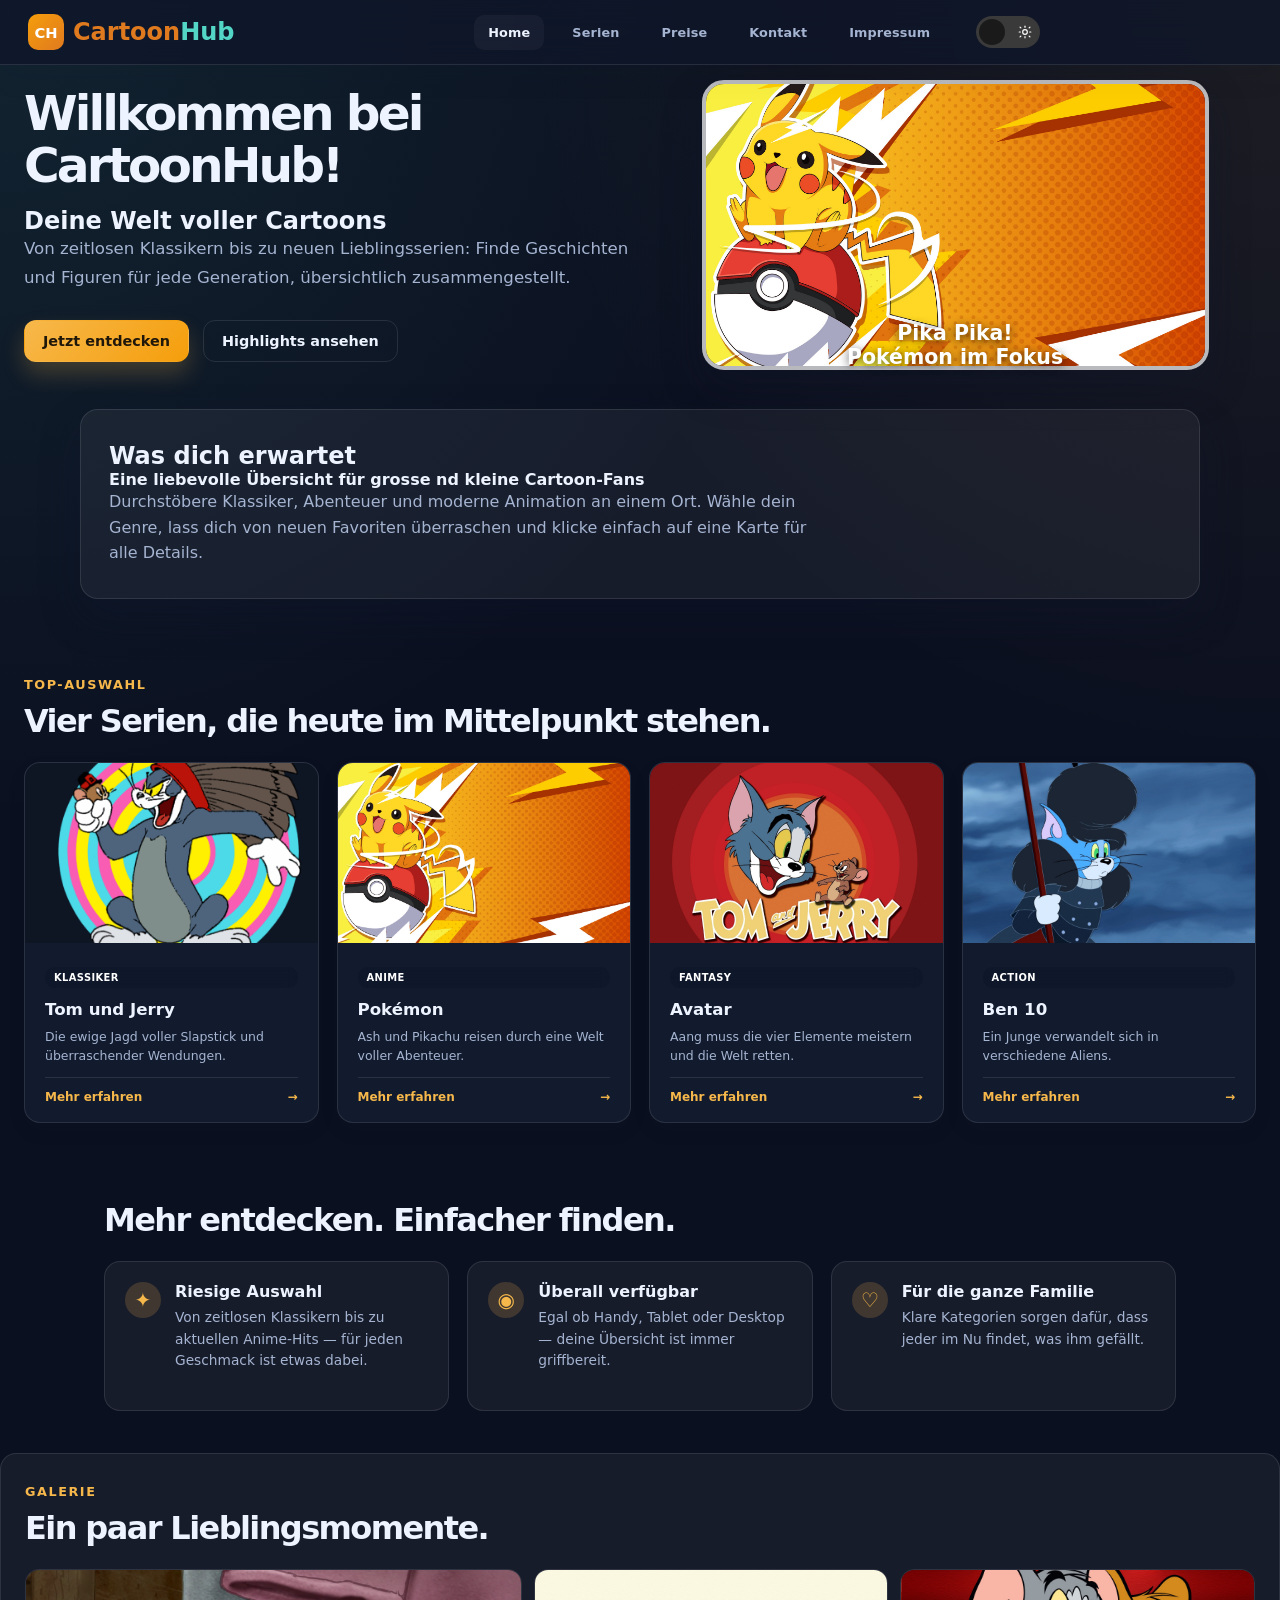
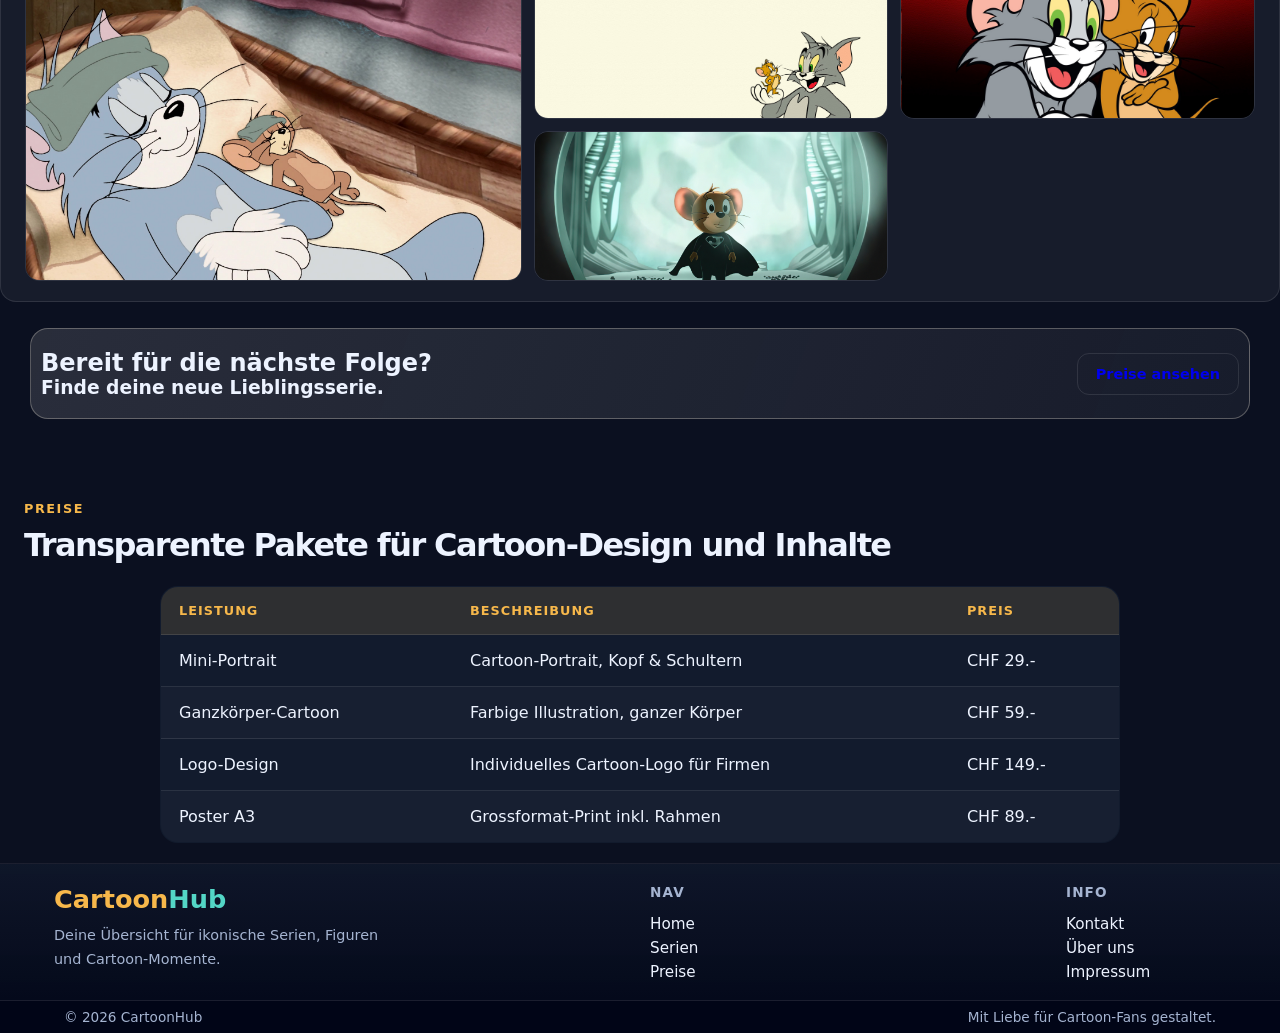
==== commit f7ec6a25: "feat: setup the impressum" ====
--- a/index.html
+++ b/index.html
@@ -415,45 +415,6 @@
 			</table>
 		</section>
 
-		<section class="landing-section contact-preview">
-			<div class="section-intro">
-				<p class="kicker">Kontakt</p>
-				<h2>Fragen zu Serien, Ideen oder Designprojekten?</h2>
-			</div>
-			<div class="contact-box">
-				<form id="kontaktform" class="kontakt-form">
-					<label>
-						Name*
-						<input
-							type="text"
-							name="name"
-							required
-							minlength="2"
-							placeholder="Dein Name" />
-					</label>
-					<label>
-						E-Mail*
-						<input
-							type="email"
-							name="email"
-							required
-							placeholder="deine@email.ch" />
-					</label>
-					<label>
-						Nachricht*
-						<textarea
-							name="nachricht"
-							required
-							minlength="10"
-							placeholder="Deine Nachricht..."></textarea>
-					</label>
-					<button type="submit" class="btn btn-primary">
-						Nachricht senden
-					</button>
-				</form>
-			</div>
-		</section>
-
 		<script>
 			document.addEventListener('DOMContentLoaded', () => {
 				const form = document.getElementById('kontaktform');
@@ -474,47 +435,34 @@
 				<div class="footer-col brand-col">
 					<a href="index.html" class="footer-brand">Cartoon<span>Hub</span></a>
 					<p class="brand-desc">
-						Deine ultimative Fan-Übersicht für Nostalgie, Kult-Cartoons und
-						aktuelle Zeichentrickserien aus mehreren Jahrzehnten.
+						Deine Übersicht für ikonische Serien, Figuren und Cartoon-Momente.
 					</p>
-					<div class="fan-badge">
-						<span>Non-Profit Fanprojekt</span>
-					</div>
-				</div>
-
+				</div>
 				<div class="footer-col">
-					<h4>Navigation</h4>
+					<h4>Nav</h4>
 					<ul class="footer-links">
 						<li><a href="index.html">Home</a></li>
 						<li><a href="src/pages/serien.html">Serien</a></li>
 						<li><a href="src/pages/preise.html">Preise</a></li>
+					</ul>
+				</div>
+				<div class="footer-col">
+					<h4>Info</h4>
+					<ul class="footer-links">
 						<li><a href="src/pages/kontakt.html">Kontakt</a></li>
-					</ul>
-				</div>
-
-				<div class="footer-col">
-					<h4>Informationen</h4>
-					<ul class="footer-links">
 						<li><a href="src/pages/ueber-uns.html">Über uns</a></li>
 						<li><a href="src/pages/impressum.html">Impressum</a></li>
-						<li><a href="src/pages/serien.html">Katalog</a></li>
-						<li><a href="src/pages/kontakt.html">Feedback</a></li>
 					</ul>
 				</div>
 			</div>
-
 			<div class="footer-bottom">
 				<div class="bottom-container">
-					<p>
-						&copy; 2026 CartoonHub. Alle Serien- und Filmrechte liegen bei den
-						jeweiligen Studios.
-					</p>
-					<p class="disclaimer">
-						Inoffizielle Fanseite &bull; Nicht kommerziell
-					</p>
+					<span>© 2026 CartoonHub</span
+					><span>Mit Liebe für Cartoon-Fans gestaltet.</span>
 				</div>
 			</div>
 		</footer>
+
 		<script type="module" src="./src/js/modules/app.js"></script>
 	</body>
 </html>
--- a/src/css/pages/styles.css
+++ b/src/css/pages/styles.css
@@ -4,3 +4,5 @@
 @import url('../components/footer.css');
 @import url('detail.css');
 @import url('../components/section.css');
+@import url('../components/kontak.css');
+@import url('../components/impressum.css');
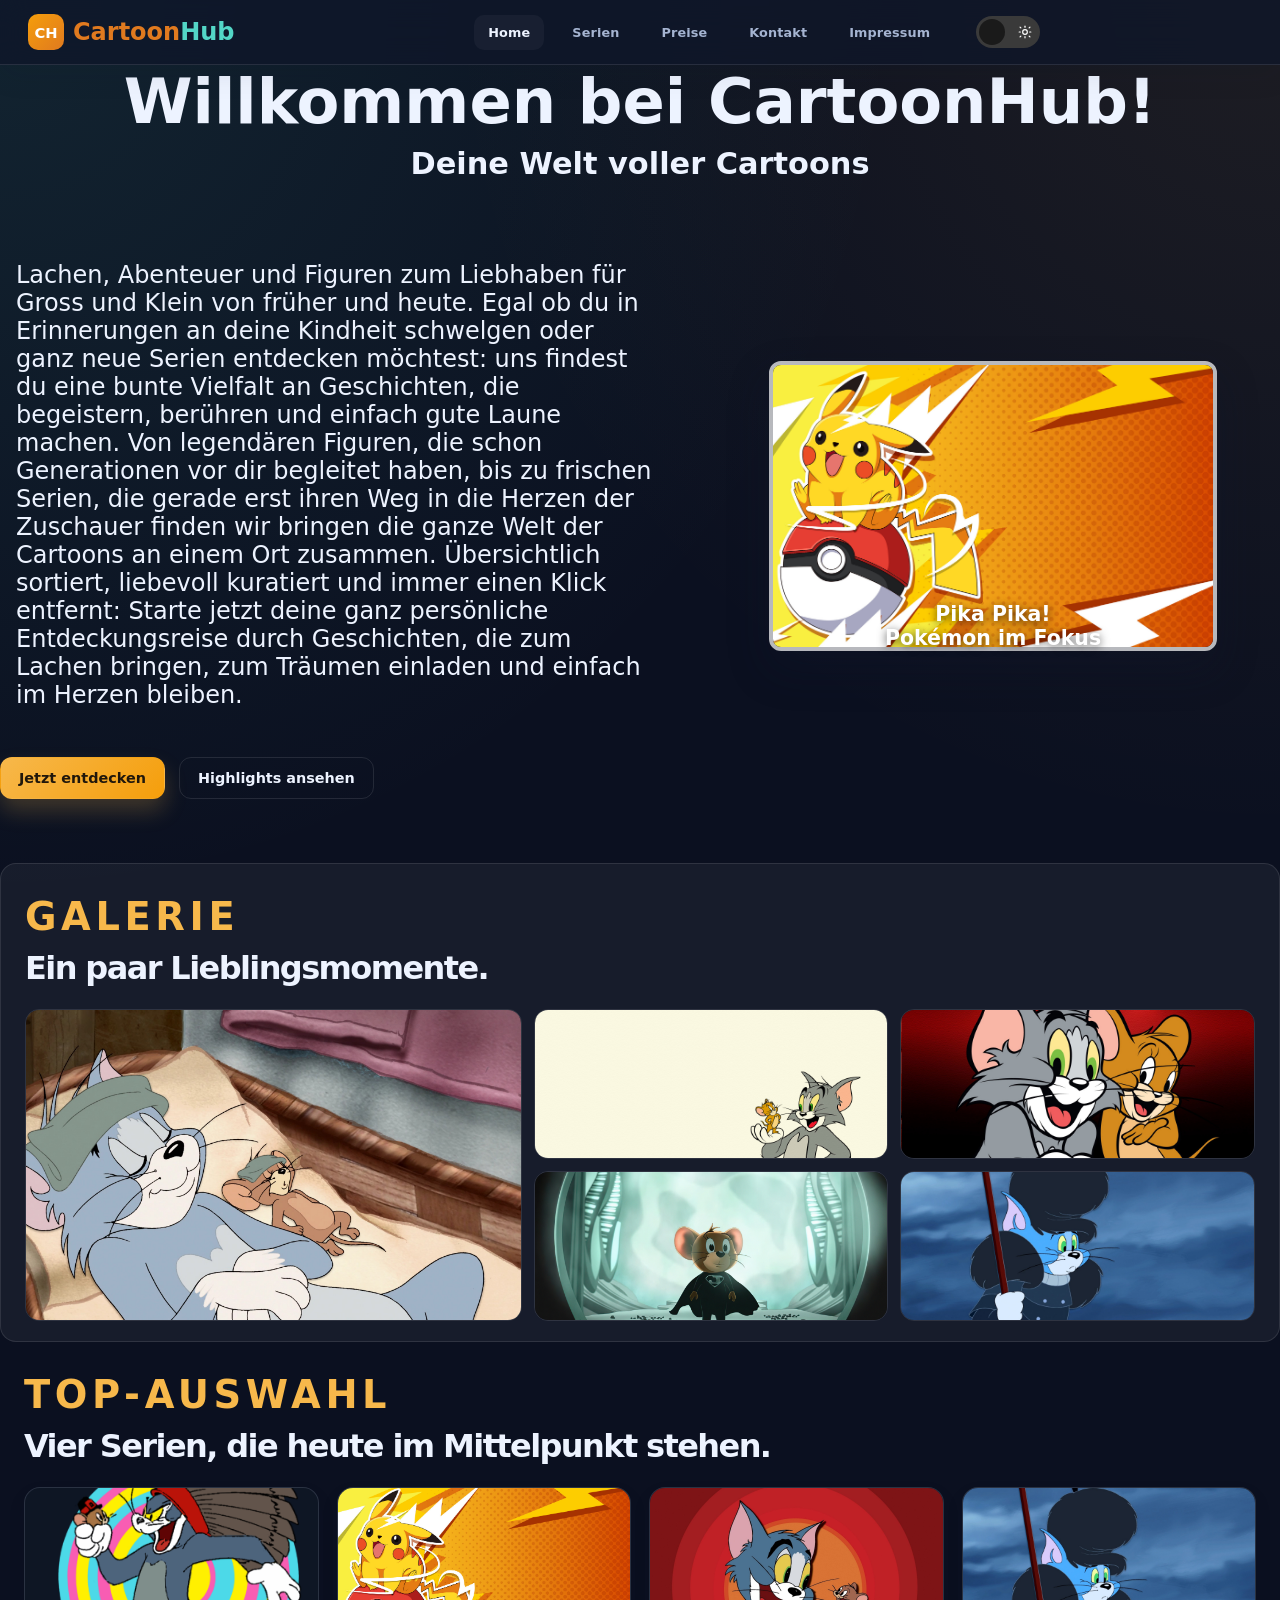
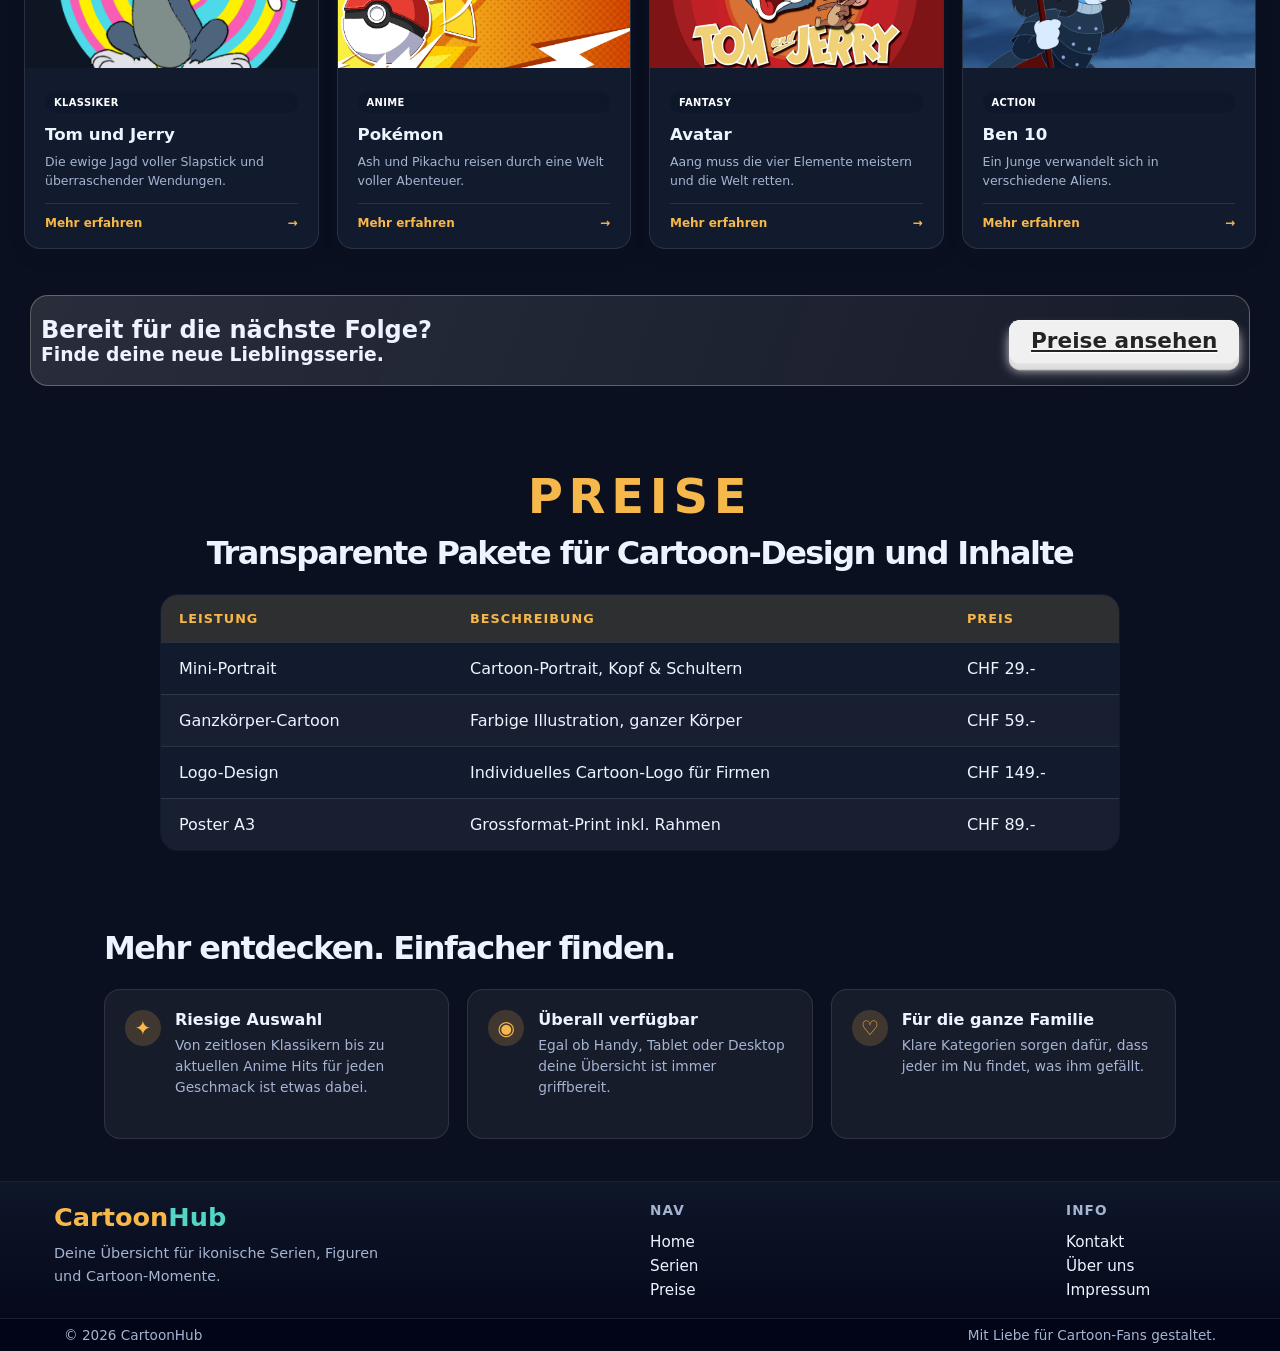
==== commit 739f41ba: "feat: setup the home" ====
--- a/index.html
+++ b/index.html
@@ -3,7 +3,7 @@
 	<head>
 		<meta charset="UTF-8" />
 		<meta name="viewport" content="width=device-width, initial-scale=1.0" />
-		<title>CartoonHub – Alle Cartoons an einem Ort</title>
+		<title>CartoonHub Alle Cartoons an einem Ort</title>
 		<link rel="preconnect" href="https://fonts.googleapis.com" />
 
 		<link rel="stylesheet" href="./src/css/pages/styles.css" />
@@ -48,7 +48,7 @@
 								</div>
 								<div class="menu-column highlight-column">
 									<div class="tipp-card">
-										<span class="badge">🏆 TIPP DER WOCHE</span>
+										<span class="badge"> TIPP DER WOCHE</span>
 										<h5>LOONEY TUNES</h5>
 										<p>Bugs Bunny &amp; Co. entdecken.</p>
 										<a href="#looney-tunes" class="card-btn">Ansehen &rarr;</a>
@@ -210,47 +210,91 @@
 				</nav>
 			</div>
 		</header>
-
-		<section class="hero">
-			<div class="hero-text">
-				<h1>Willkommen bei CartoonHub!</h1>
-				<h2>Deine Welt voller Cartoons</h2>
-
-				<p>
-					Von zeitlosen Klassikern bis zu neuen Lieblingsserien: Finde
-					Geschichten und Figuren für jede Generation, übersichtlich
-					zusammengestellt.
-				</p>
-
-				<div class="hero-actions">
-					<a class="btn btn-primary" href="src/pages/serien.html"
-						>Jetzt entdecken</a
-					>
-					<a class="btn btn-outline" href="#highlights">Highlights ansehen</a>
-				</div>
-			</div>
-
-			<div class="hero-visual">
-				<img
-					src="./src/assets/img/pikachu.jpg"
-					alt="Pikachu aus Pokémon"
-					class="hero-img" />
-				<div class="big-title">Pika Pika!<br />Pokémon im Fokus</div>
+		<section>
+			<div style="text-align: center; margin-bottom: 2rem">
+				<h1 style="font-size: 3.9rem; margin-bottom: 0.5rem">
+					Willkommen bei CartoonHub!
+				</h1>
+				<h2 style="font-size: 1.9rem">Deine Welt voller Cartoons</h2>
+			</div>
+
+			<div
+				style="
+					display: flex;
+					align-items: center;
+					justify-content: space-between;
+					gap: 2rem;
+					flex-wrap: wrap;
+				">
+				<div style="flex: 1 1 500px">
+					<p
+						style="
+							text-align: start;
+							display: flex;
+							flex-direction: column;
+							gap: 1rem;
+							padding: 1rem;
+							margin: 0 auto;
+							font-size: 1.5rem;
+							margin-bottom: 2rem;
+							margin-top: 2rem;
+						">
+						Lachen, Abenteuer und Figuren zum Liebhaben für Gross und Klein von
+						früher und heute. Egal ob du in Erinnerungen an deine Kindheit
+						schwelgen oder ganz neue Serien entdecken möchtest: uns findest du
+						eine bunte Vielfalt an Geschichten, die begeistern, berühren und
+						einfach gute Laune machen. Von legendären Figuren, die schon
+						Generationen vor dir begleitet haben, bis zu frischen Serien, die
+						gerade erst ihren Weg in die Herzen der Zuschauer finden wir bringen
+						die ganze Welt der Cartoons an einem Ort zusammen. Übersichtlich
+						sortiert, liebevoll kuratiert und immer einen Klick entfernt: Starte
+						jetzt deine ganz persönliche Entdeckungsreise durch Geschichten, die
+						zum Lachen bringen, zum Träumen einladen und einfach im Herzen
+						bleiben.
+					</p>
+
+					<div class="hero-actions">
+						<a class="btn btn-primary" href="src/pages/serien.html"
+							>Jetzt entdecken</a
+						>
+						<a class="btn btn-outline" href="#highlights">Highlights ansehen</a>
+					</div>
+				</div>
+
+				<div
+					class="hero-visual"
+					style="
+						flex: 1 1 400px;
+						display: flex;
+						flex-direction: column;
+						align-items: center;
+					">
+					<img
+						src="./src/assets/img/pikachu.jpg"
+						alt="Pikachu aus Pokémon"
+						class="hero-img"
+						style="max-width: 100%; height: auto; border-radius: 12px" />
+					<div class="big-title">Pika Pika!<br />Pokémon im Fokus</div>
+				</div>
 			</div>
 		</section>
-
-		<section class="intro">
-			<h1>Was dich erwartet</h1>
-			<h4>Eine liebevolle Übersicht für grosse nd kleine Cartoon-Fans</h4>
-			<p>
-				Durchstöbere Klassiker, Abenteuer und moderne Animation an einem Ort.
-				Wähle dein Genre, lass dich von neuen Favoriten überraschen und klicke
-				einfach auf eine Karte für alle Details.
-			</p>
+		<section class="landing-section gallery-section" style="margin-top: 4rem">
+			<div class="section-intro">
+				<p class="kicker" style="font-size: 2.4rem">Galerie</p>
+				<h2>Ein paar Lieblingsmomente.</h2>
+			</div>
+			<div class="gallery-grid">
+				<img src="./src/assets/img/thom3.jpg" alt="Cartoon-Galerie Motiv 1" />
+				<img src="./src/assets/img/thom4.jpg" alt="Cartoon-Galerie Motiv 2" />
+				<img src="./src/assets/img/thom7.jpg" alt="Cartoon-Galerie Motiv 3" />
+				<img src="./src/assets/img/thom8.jpg" alt="Cartoon-Galerie Motiv 4" />
+				<img src="./src/assets/img/thom9.jpg" alt="Cartoon-Galerie Motiv 4" />
+			</div>
 		</section>
+
 		<section class="landing-section highlights-section" id="highlights">
 			<div class="section-intro">
-				<p class="kicker">Top-Auswahl</p>
+				<p class="kicker" style="font-size: 2.4rem">Top-Auswahl</p>
 				<h2>Vier Serien, die heute im Mittelpunkt stehen.</h2>
 			</div>
 			<div class="highlight-grid">
@@ -318,69 +362,21 @@
 				</a>
 			</div>
 		</section>
-		<section class="benefits-section">
-			<div class="section-intro">
-				<h2>Mehr entdecken. Einfacher finden.</h2>
-			</div>
-			<div class="benefit-grid">
-				<div class="benefit-item">
-					<span class="benefit-icon">✦</span>
-					<div>
-						<h3>Riesige Auswahl</h3>
-						<p>
-							Von zeitlosen Klassikern bis zu aktuellen Anime-Hits — für jeden
-							Geschmack ist etwas dabei.
-						</p>
-					</div>
-				</div>
-				<div class="benefit-item">
-					<span class="benefit-icon">◉</span>
-					<div>
-						<h3>Überall verfügbar</h3>
-						<p>
-							Egal ob Handy, Tablet oder Desktop — deine Übersicht ist immer
-							griffbereit.
-						</p>
-					</div>
-				</div>
-				<div class="benefit-item">
-					<span class="benefit-icon">♡</span>
-					<div>
-						<h3>Für die ganze Familie</h3>
-						<p>
-							Klare Kategorien sorgen dafür, dass jeder im Nu findet, was ihm
-							gefällt.
-						</p>
-					</div>
-				</div>
-			</div>
-		</section>
-
-		<section class="landing-section gallery-section">
-			<div class="section-intro">
-				<p class="kicker">Galerie</p>
-				<h2>Ein paar Lieblingsmomente.</h2>
-			</div>
-			<div class="gallery-grid">
-				<img src="./src/assets/img/thom3.jpg" alt="Cartoon-Galerie Motiv 1" />
-				<img src="./src/assets/img/thom4.jpg" alt="Cartoon-Galerie Motiv 2" />
-				<img src="./src/assets/img/thom7.jpg" alt="Cartoon-Galerie Motiv 3" />
-				<img src="./src/assets/img/thom8.jpg" alt="Cartoon-Galerie Motiv 4" />
-			</div>
-		</section>
 
 		<section class="home-cta">
 			<div>
 				<h1>Bereit für die nächste Folge?</h1>
 				<h3>Finde deine neue Lieblingsserie.</h3>
 			</div>
-			<a class="btn btn-info" href="src/pages/preise.html">Preise ansehen</a>
+			<a class="preis" href="src/pages/preise.html">Preise ansehen</a>
 		</section>
 
 		<section class="landing-section landing-table">
 			<div class="section-intro">
-				<p class="kicker">Preise</p>
-				<h2>Transparente Pakete für Cartoon-Design und Inhalte</h2>
+				<p class="kicker" style="font-size: 3rem; text-align: center">Preise</p>
+				<h2 style="text-align: center">
+					Transparente Pakete für Cartoon-Design und Inhalte
+				</h2>
 			</div>
 			<table class="pricing-table">
 				<thead>
@@ -415,6 +411,44 @@
 			</table>
 		</section>
 
+		<section class="benefits-section">
+			<div class="section-intro">
+				<h2>Mehr entdecken. Einfacher finden.</h2>
+			</div>
+			<div class="benefit-grid">
+				<div class="benefit-item">
+					<span class="benefit-icon">✦</span>
+					<div>
+						<h3>Riesige Auswahl</h3>
+						<p>
+							Von zeitlosen Klassikern bis zu aktuellen Anime Hits für jeden
+							Geschmack ist etwas dabei.
+						</p>
+					</div>
+				</div>
+				<div class="benefit-item">
+					<span class="benefit-icon">◉</span>
+					<div>
+						<h3>Überall verfügbar</h3>
+						<p>
+							Egal ob Handy, Tablet oder Desktop deine Übersicht ist immer
+							griffbereit.
+						</p>
+					</div>
+				</div>
+				<div class="benefit-item">
+					<span class="benefit-icon">♡</span>
+					<div>
+						<h3>Für die ganze Familie</h3>
+						<p>
+							Klare Kategorien sorgen dafür, dass jeder im Nu findet, was ihm
+							gefällt.
+						</p>
+					</div>
+				</div>
+			</div>
+		</section>
+
 		<script>
 			document.addEventListener('DOMContentLoaded', () => {
 				const form = document.getElementById('kontaktform');
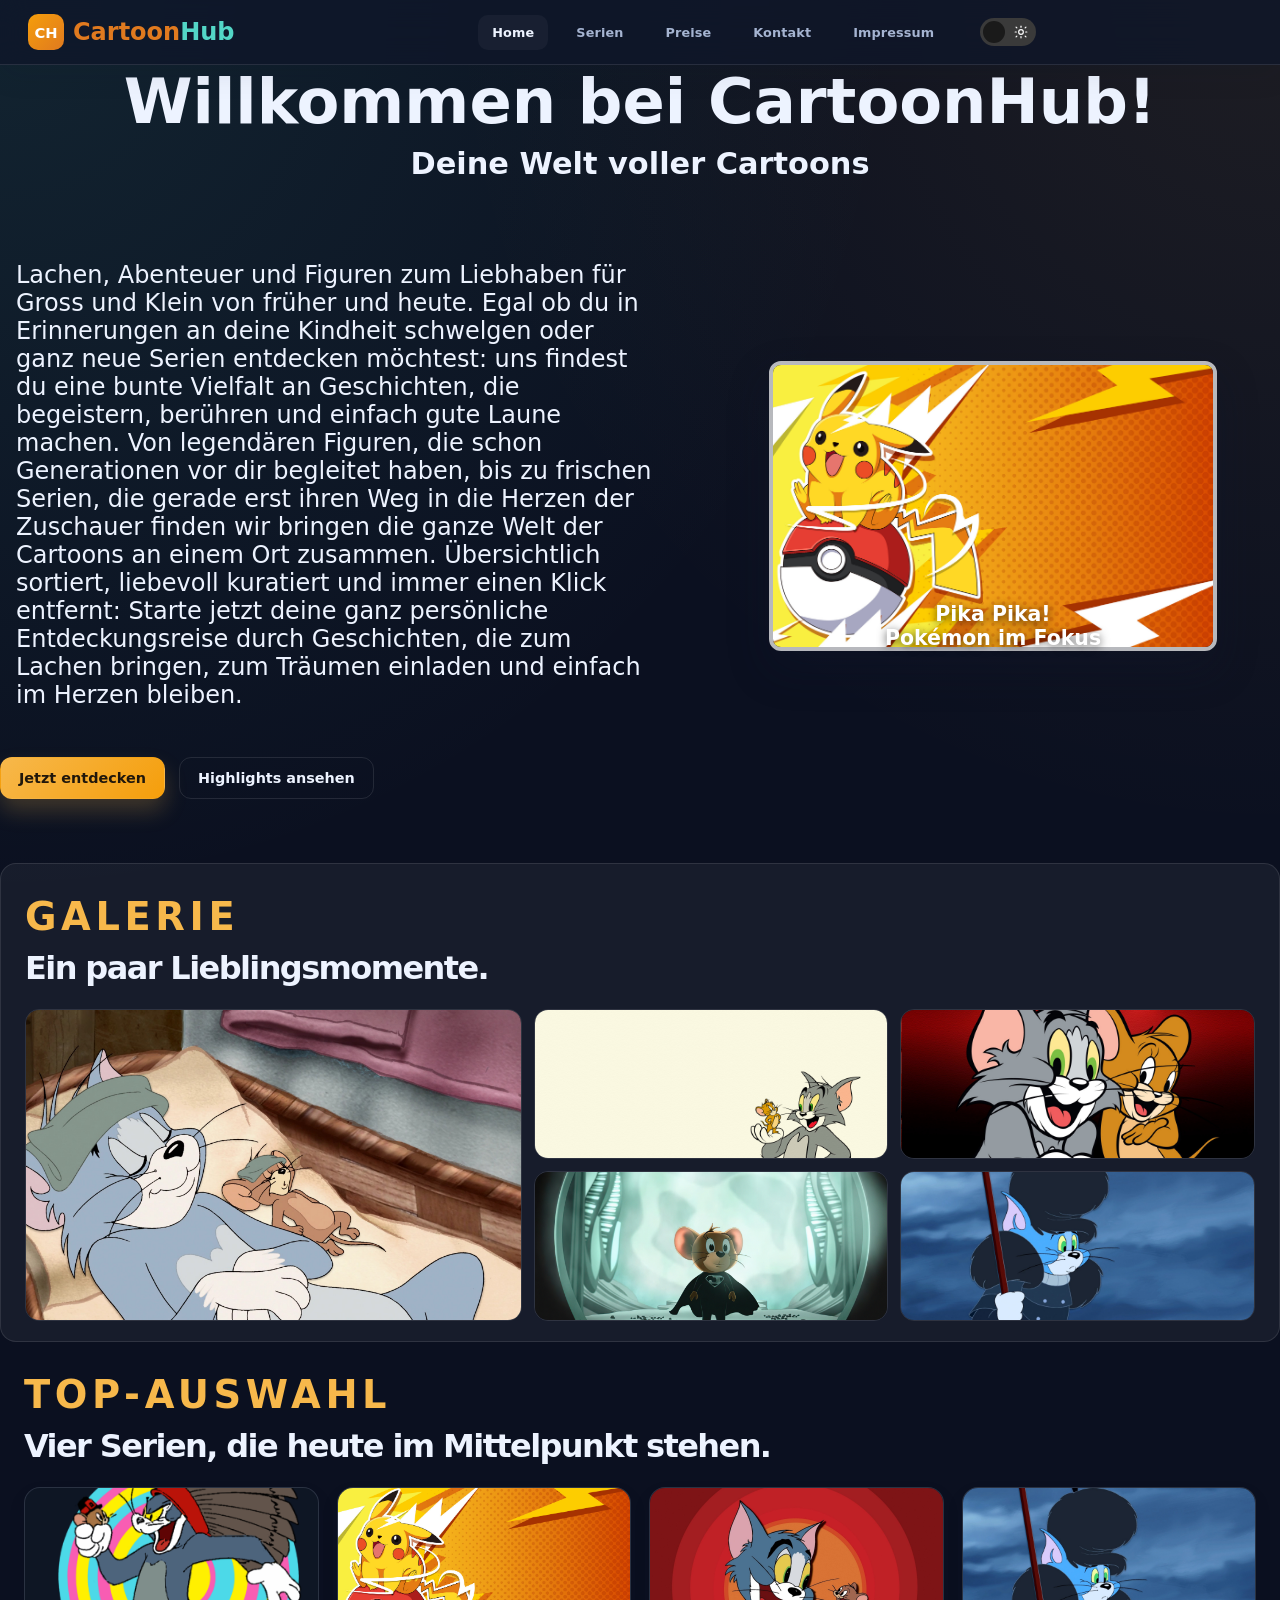
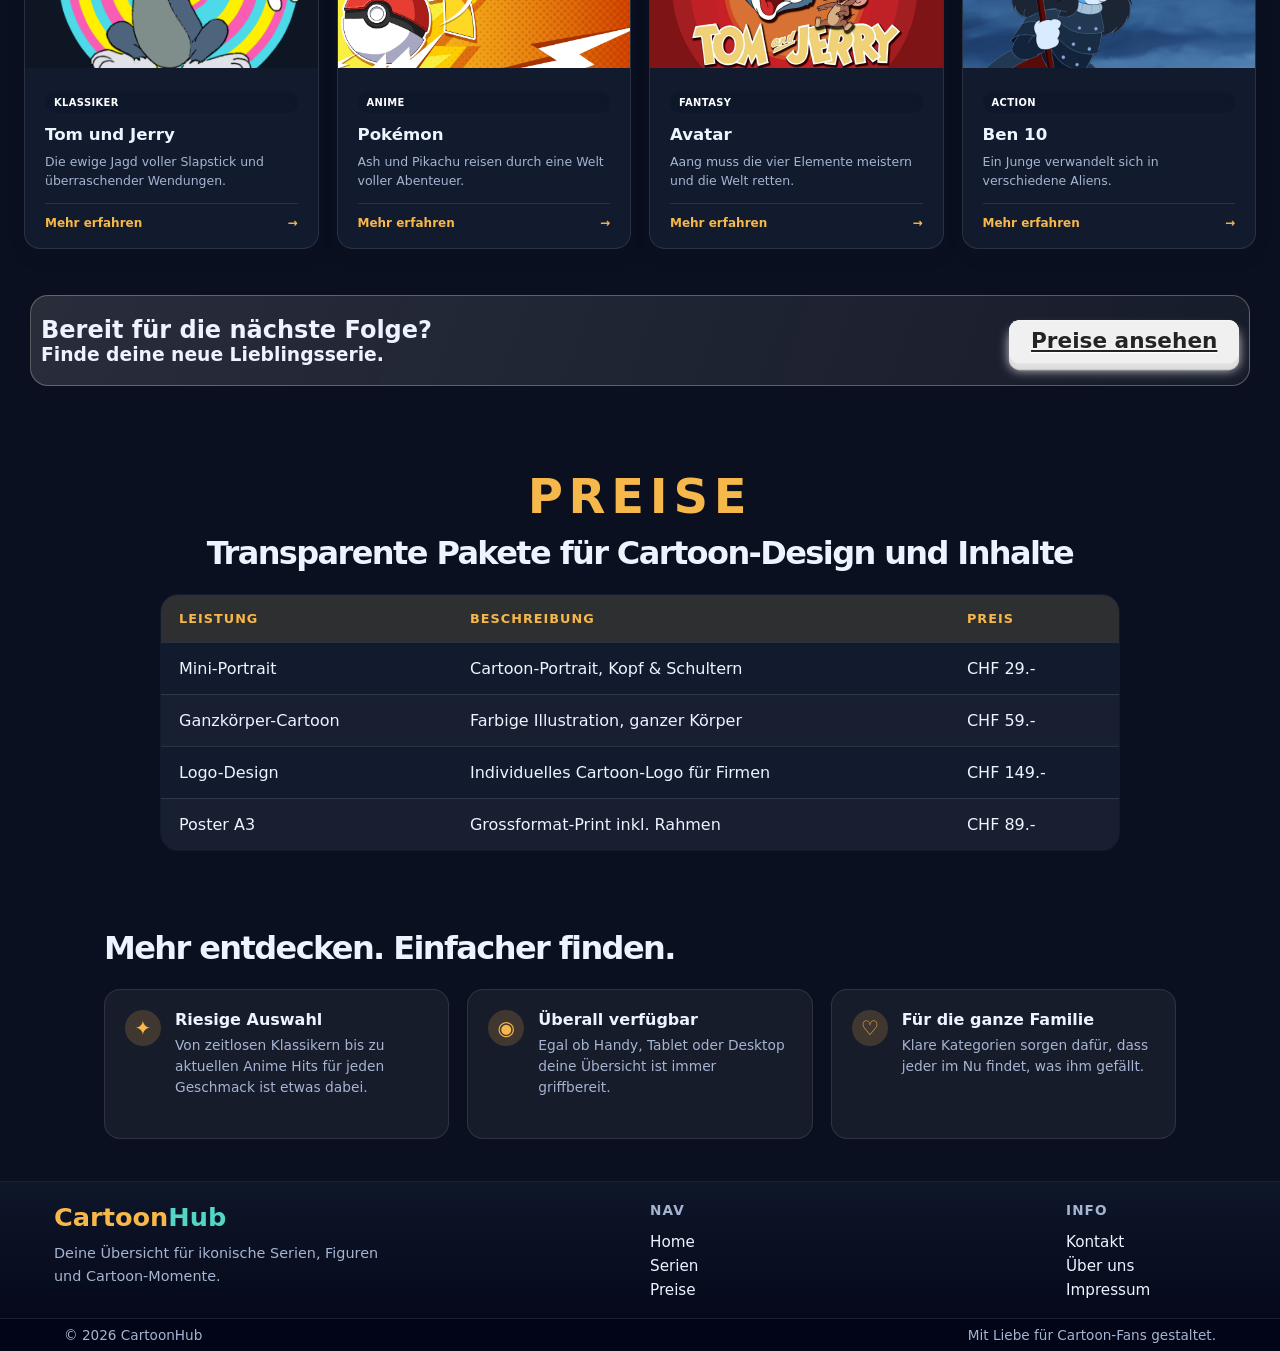
==== commit 6e7bf6be: "feat: setup the responsive design" ====
--- a/index.html
+++ b/index.html
@@ -15,6 +15,10 @@
 					<div class="badge">CH</div>
 					<div class="wordmark">Cartoon<span class="hub">Hub</span></div>
 				</a>
+
+				<button class="burger" id="burgerBtn" type="button" aria-label="Menü öffnen" aria-expanded="false">
+					<span></span><span></span><span></span>
+				</button>
 
 				<nav class="main-nav" id="mainNav">
 					<a href="index.html" class="nav-link active">Home</a>
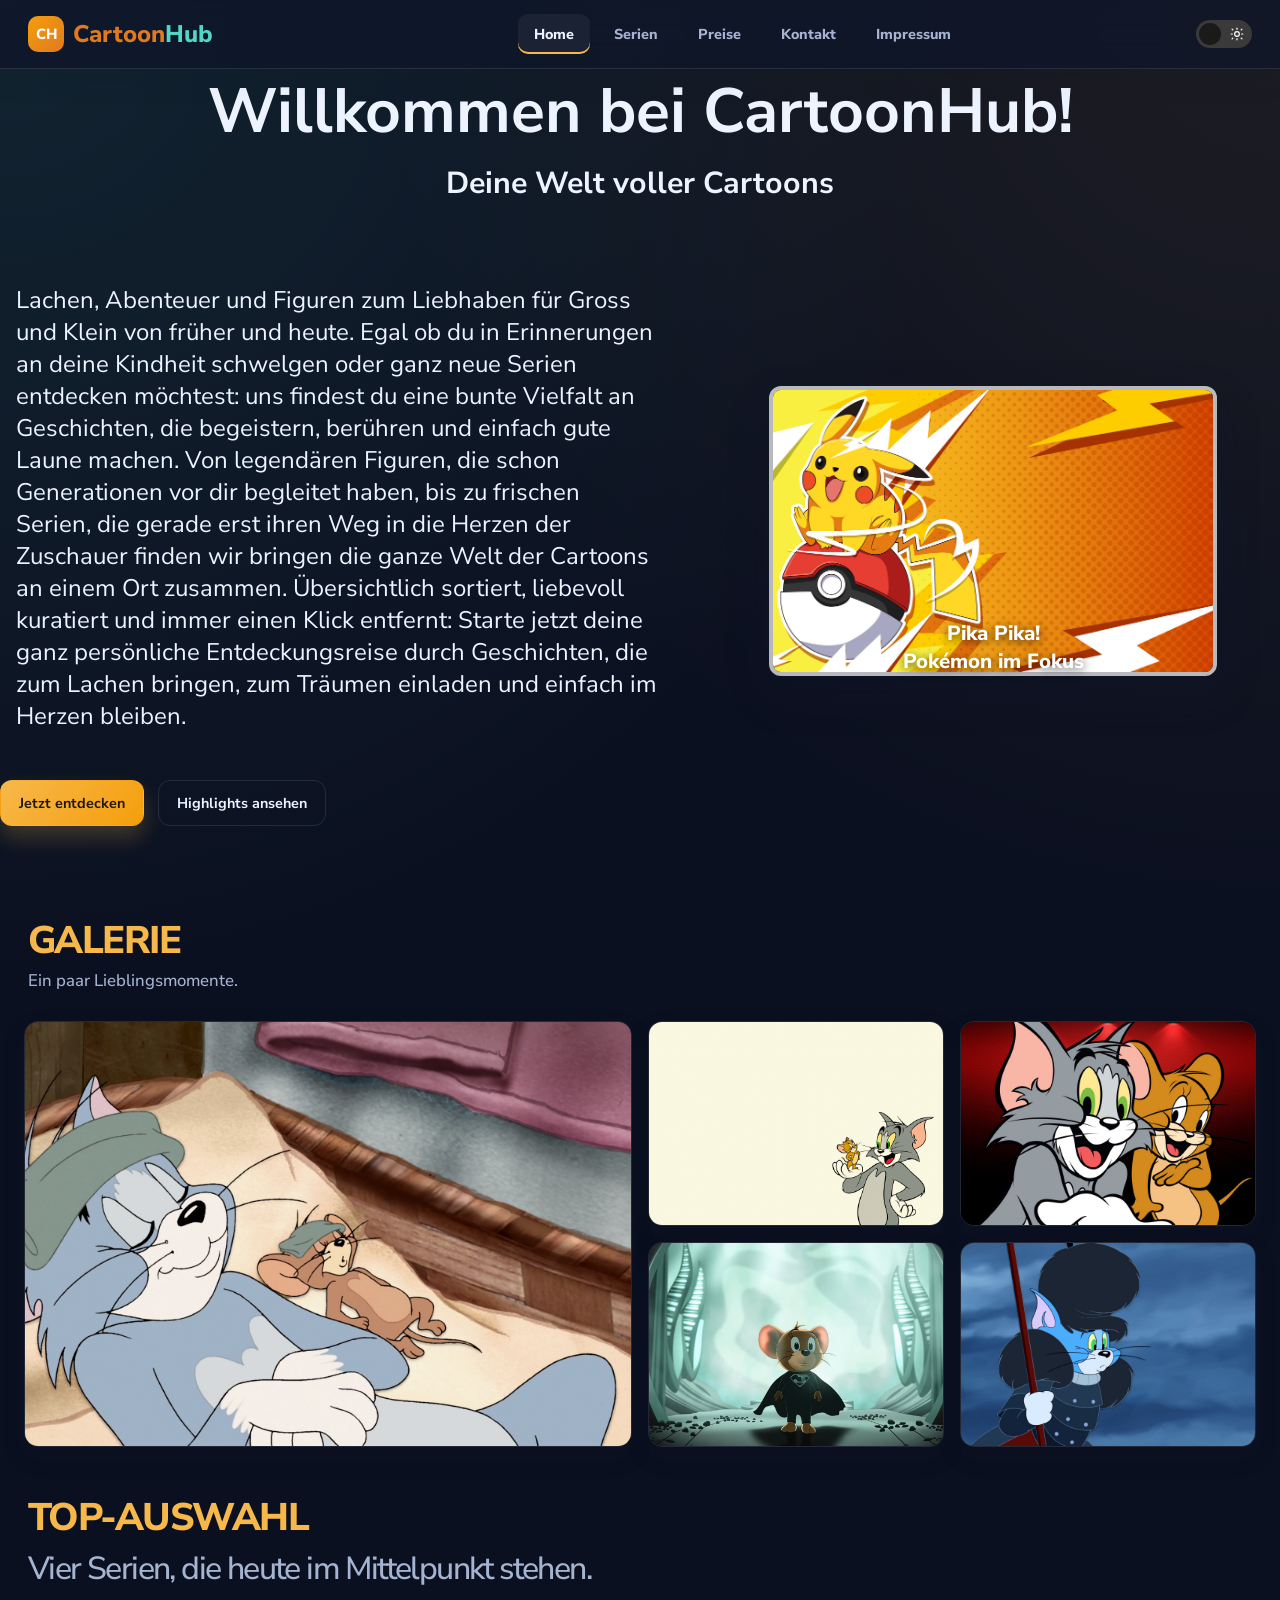
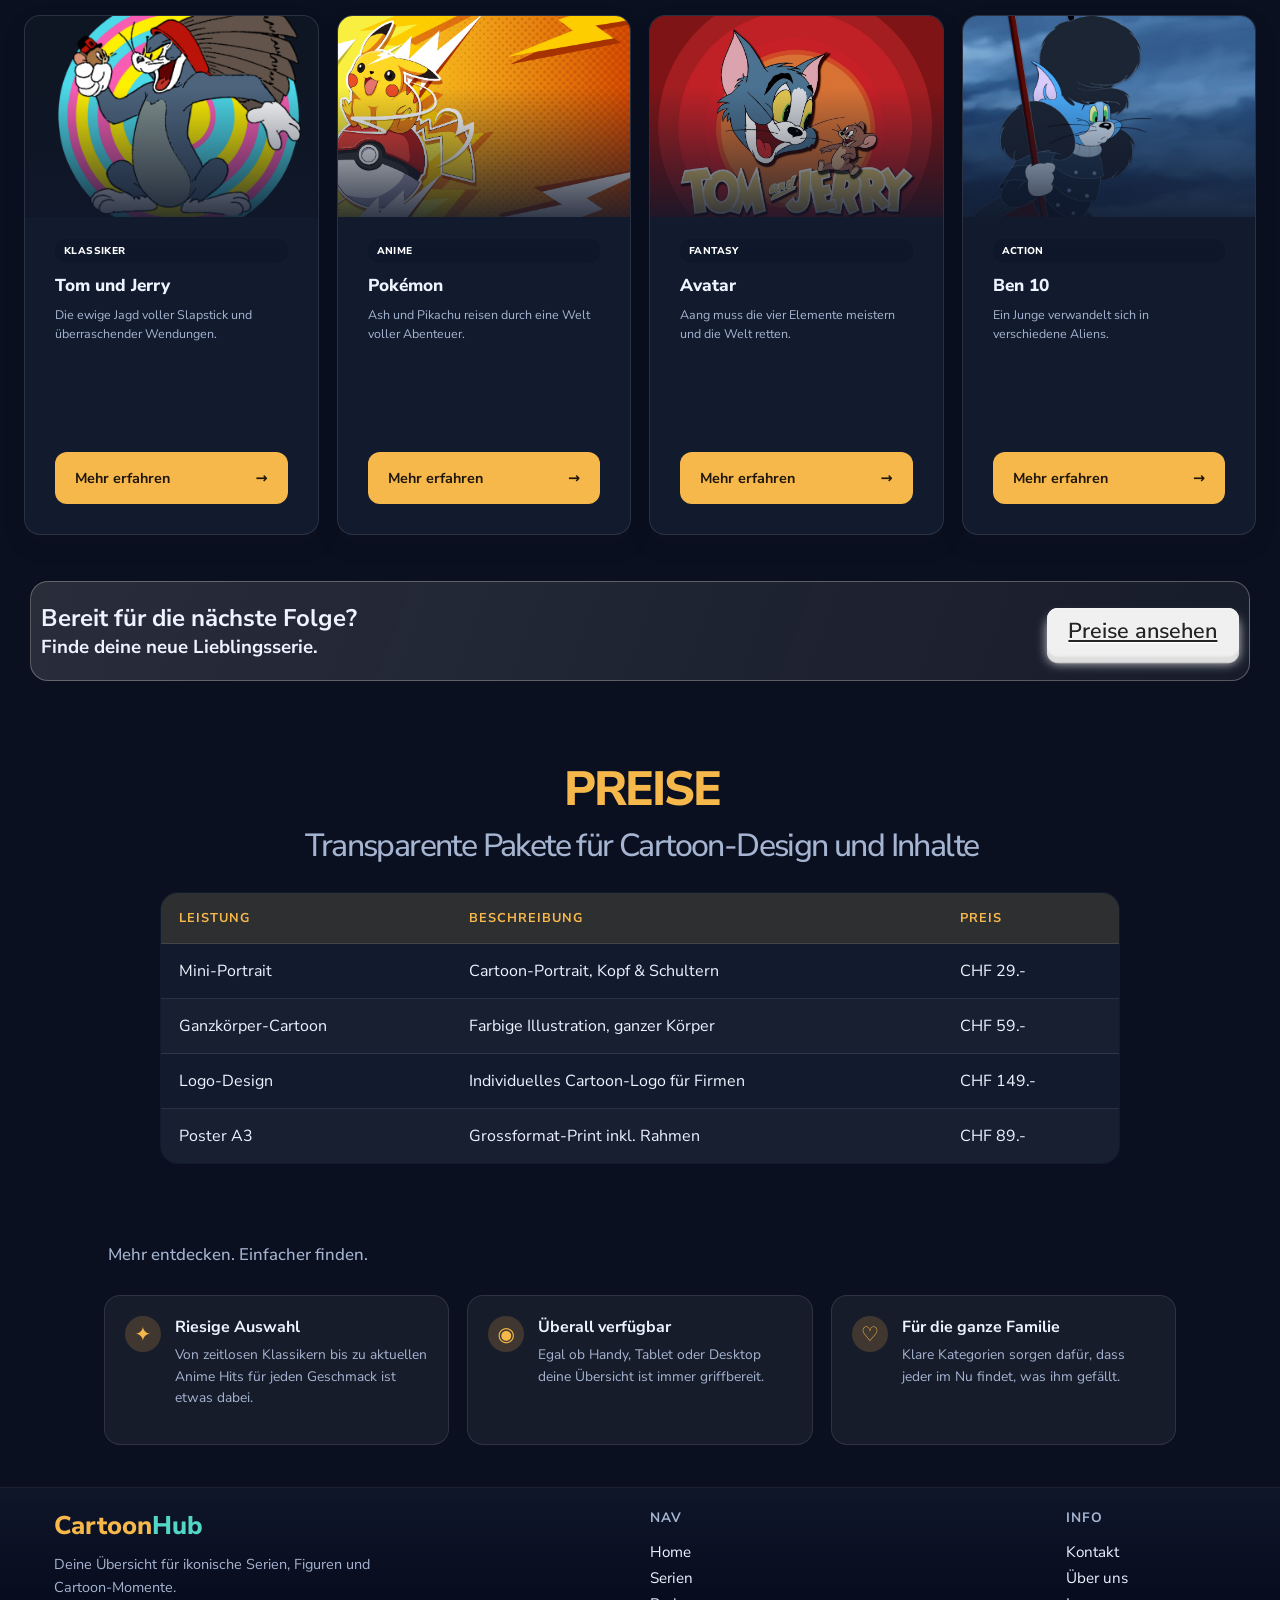
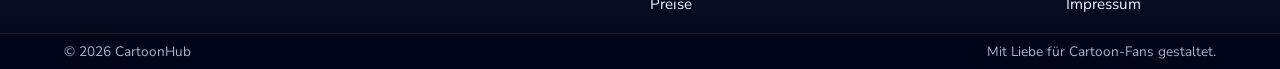
==== commit b5a81b4d: "feat: card desgin change" ====
--- a/index.html
+++ b/index.html
@@ -16,7 +16,12 @@
 					<div class="wordmark">Cartoon<span class="hub">Hub</span></div>
 				</a>
 
-				<button class="burger" id="burgerBtn" type="button" aria-label="Menü öffnen" aria-expanded="false">
+				<button
+					class="burger"
+					id="burgerBtn"
+					type="button"
+					aria-label="Menü öffnen"
+					aria-expanded="false">
 					<span></span><span></span><span></span>
 				</button>
 
